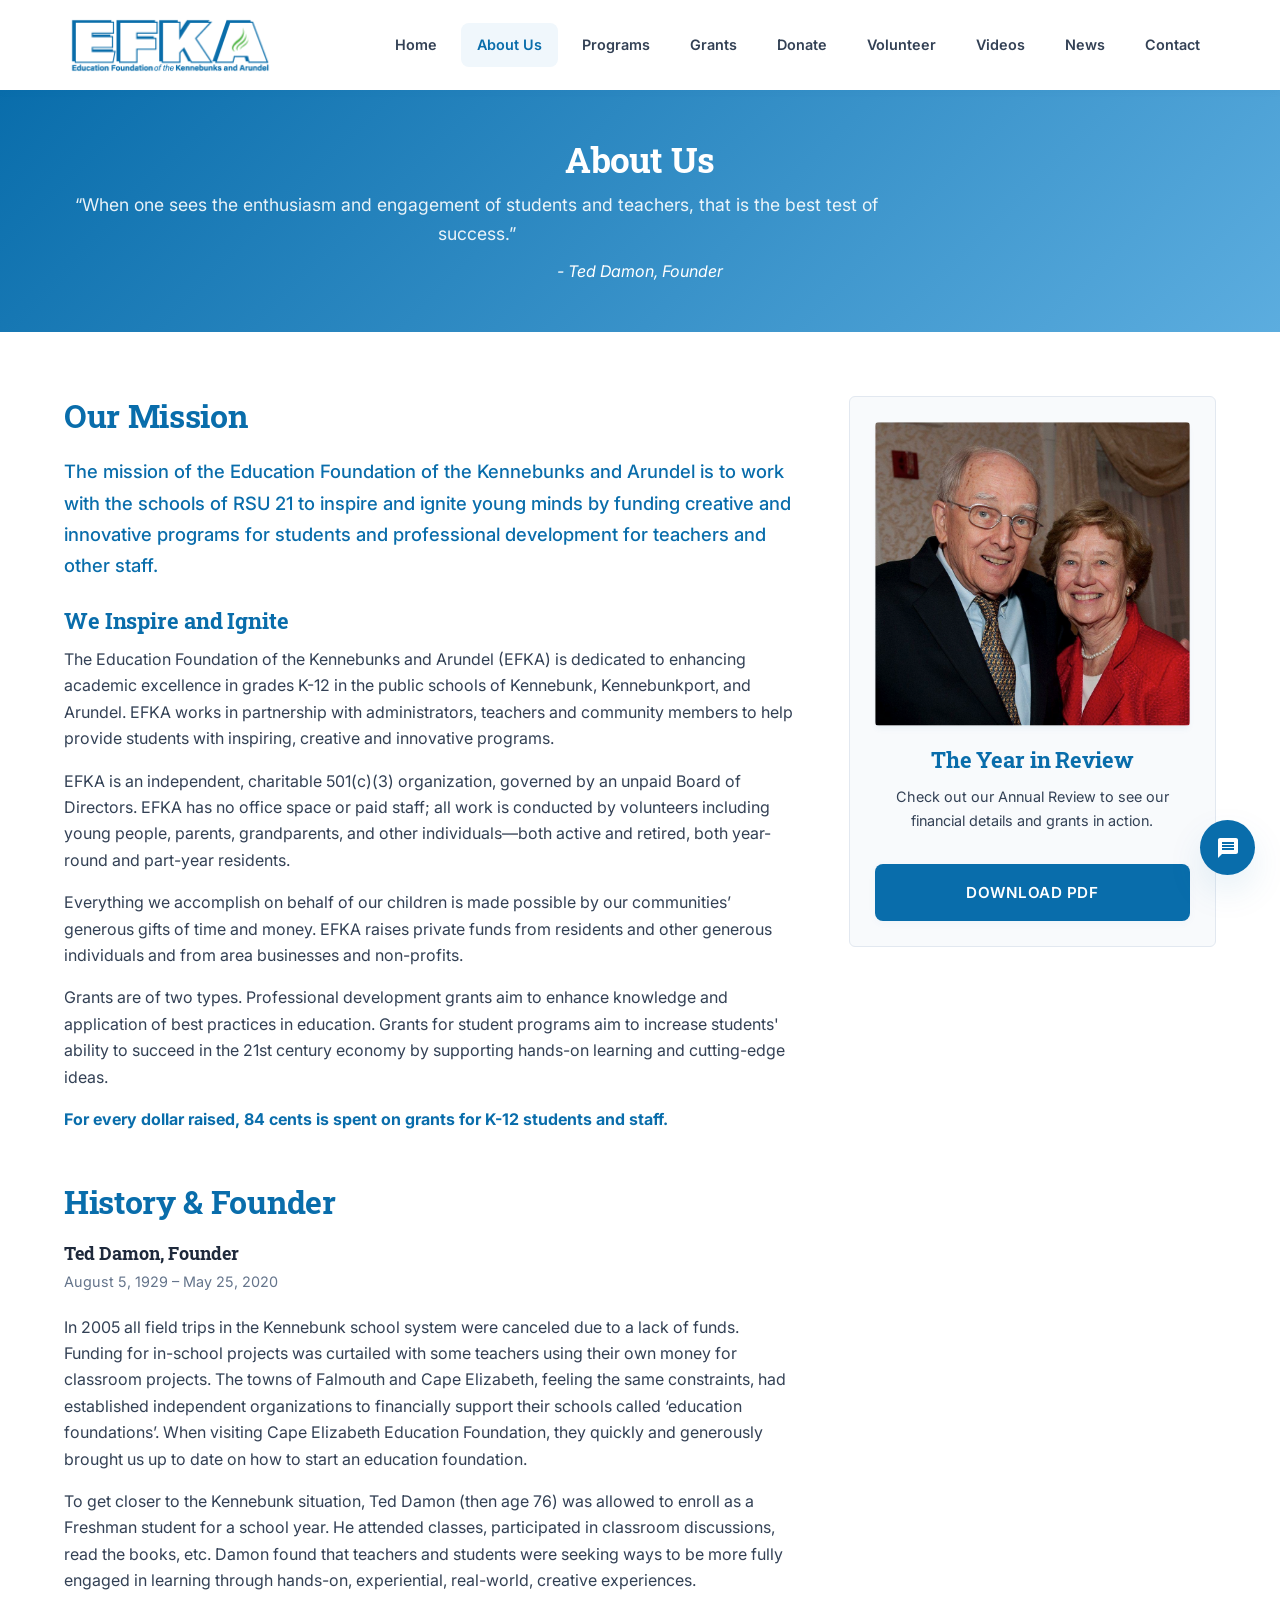
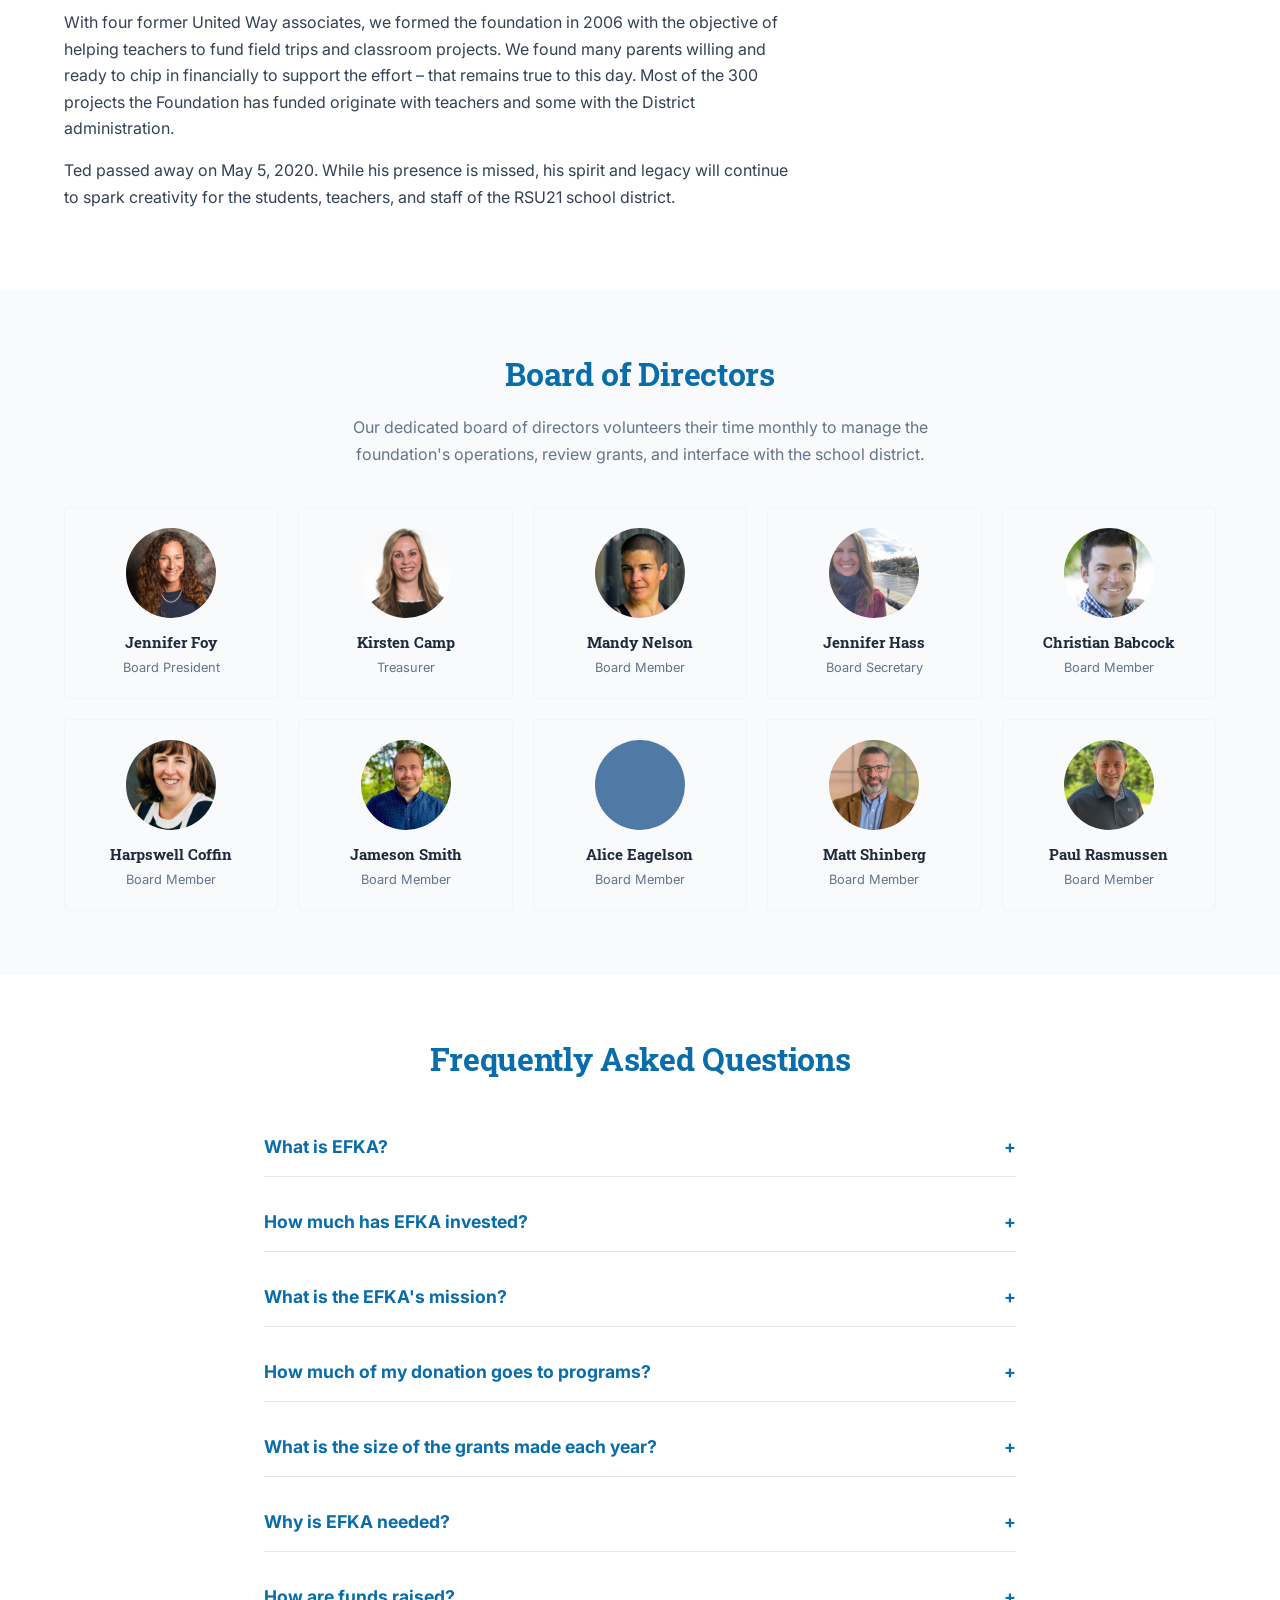
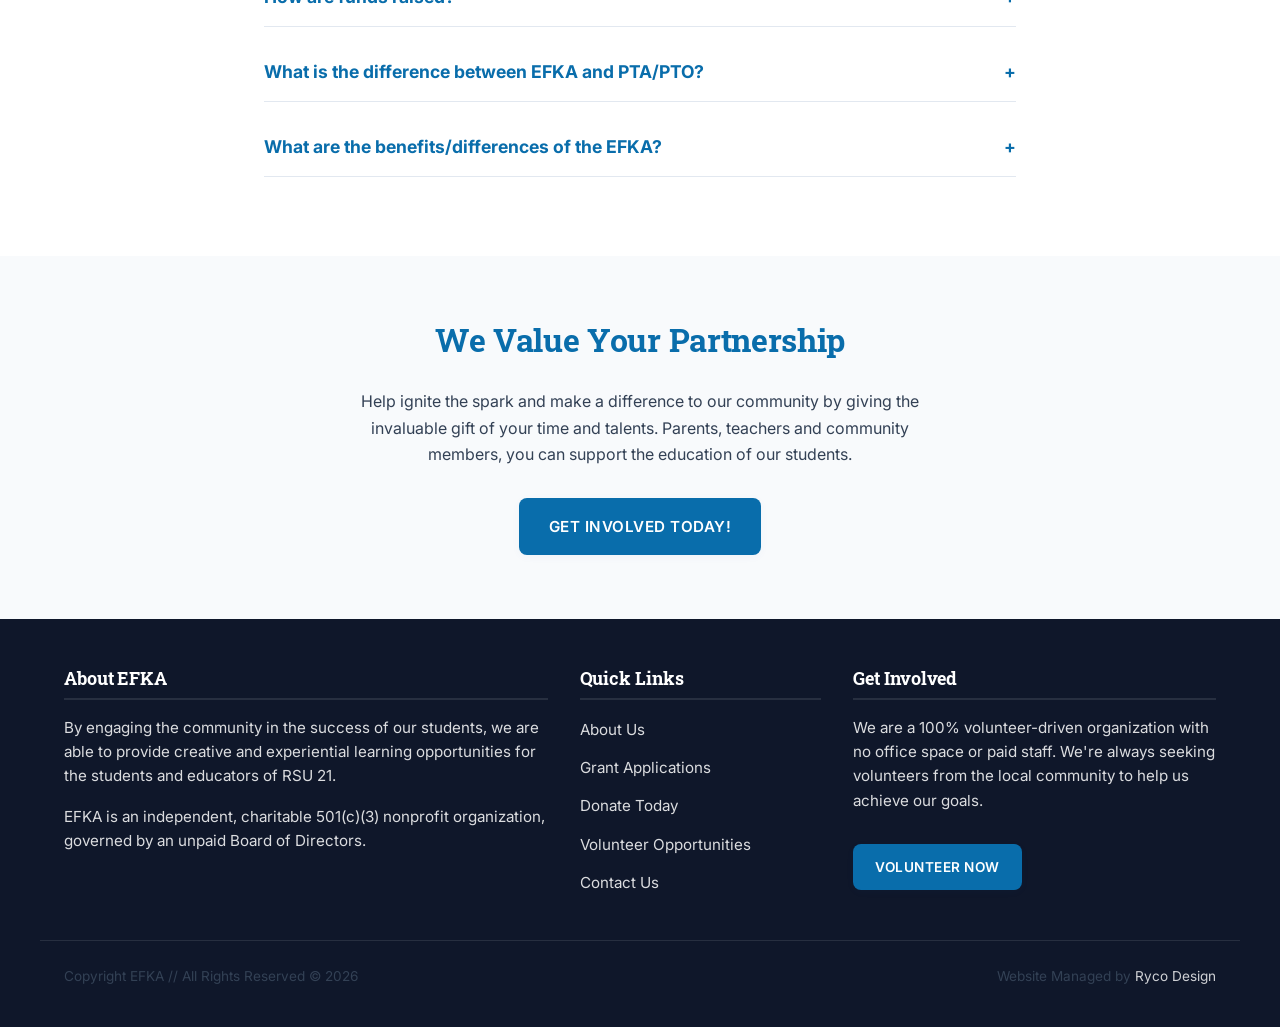
==== about-us.html @ 0d7212f7 "refactor: improve website accessibility by adding ARIA attributes, semantic landmarks, and skip link" ====
<!DOCTYPE html>
<html lang="en">
<head>
    <meta charset="UTF-8">
    <meta name="viewport" content="width=device-width, initial-scale=1.0">
    <title>About Us - Education Foundation KA</title>
    <meta name="description" content="Learn about the mission, history, and board of directors of the Education Foundation of the Kennebunks and Arundel.">
    <link rel="stylesheet" href="css/style.css">
    <link rel="icon" type="image/png" href="assets/images/fav.png">
</head>
<body>

<a href="#main-content" class="skip-link">Skip to main content</a>

<header class="site-header">
    <div class="container header-container">
        <div class="logo">
            <a href="index.html">
                <img src="assets/images/efka_logo_web.png" alt="Education Foundation of the Kennebunks and Arundel">
            </a>
        </div>
        <button class="mobile-nav-toggle" aria-label="Toggle navigation" aria-expanded="false">
            <span></span>
            <span></span>
            <span></span>
        </button>
        <nav class="nav-container" aria-label="Main Navigation">
            <ul class="main-menu">
                <li class="menu-item"><a href="index.html">Home</a></li>
                <li class="menu-item active"><a href="about-us.html">About Us</a></li>
                <li class="menu-item"><a href="index.html#programs">Programs</a></li>
                <li class="menu-item ">
                    <a href="index.html#grants">Grants</a>
                    <div class="dropdown-menu">
                        <a href="grant-applications.html">Grant Applications</a>
                        <a href="proposal-form.html">Proposal Form</a>
                        <a href="micro-grant.html">Micro Grant</a>
                        <a href="reflection-form.html">Reflection Form</a>
                    </div>
                </li>
                <li class="menu-item ">
                    <a href="donate.html">Donate</a>
                    <div class="dropdown-menu">
                        <a href="donate.html">Donate Today</a>
                        <a href="business-partner-program.html">Business Partner Program</a>
                    </div>
                </li>
                <li class="menu-item ">
                    <a href="index.html#volunteer">Volunteer</a>
                    <div class="dropdown-menu">
                        <a href="volunteer.html">Volunteer Opportunities</a>
                    </div>
                </li>
                <li class="menu-item "><a href="videos.html">Videos</a></li>
                <li class="menu-item "><a href="news.html">News</a></li>
                <li class="menu-item"><a href="index.html#contact">Contact</a></li>
            </ul>
        </nav>
    </div>
</header>

<main id="main-content">

<section class="page-intro">
    <div class="container text-center">
        <h1>About Us</h1>
        <p>“When one sees the enthusiasm and engagement of students and teachers, that is the best test of success.”</p>
        <span style="font-style: italic; display: block; margin-top: 10px;">- Ted Damon, Founder</span>
    </div>
</section>

<section class="section-padding">
    <div class="container">
        <div class="about-sections-grid">
            <div>
                <h2>Our Mission</h2>
                <p style="font-size: 1.15rem; line-height: 1.7; color: var(--primary); font-weight: 500; margin-bottom: 25px;">
                    The mission of the Education Foundation of the Kennebunks and Arundel is to work with the schools of RSU 21 to inspire and ignite young minds by funding creative and innovative programs for students and professional development for teachers and other staff.
                </p>
                
                <h3>We Inspire and Ignite</h3>
                <p>The Education Foundation of the Kennebunks and Arundel (EFKA) is dedicated to enhancing academic excellence in grades K-12 in the public schools of Kennebunk, Kennebunkport, and Arundel. EFKA works in partnership with administrators, teachers and community members to help provide students with inspiring, creative and innovative programs.</p>
                <p>EFKA is an independent, charitable 501(c)(3) organization, governed by an unpaid Board of Directors. EFKA has no office space or paid staff; all work is conducted by volunteers including young people, parents, grandparents, and other individuals—both active and retired, both year-round and part-year residents.</p>
                <p>Everything we accomplish on behalf of our children is made possible by our communities’ generous gifts of time and money. EFKA raises private funds from residents and other generous individuals and from area businesses and non-profits.</p>
                <p>Grants are of two types. Professional development grants aim to enhance knowledge and application of best practices in education. Grants for student programs aim to increase students' ability to succeed in the 21st century economy by supporting hands-on learning and cutting-edge ideas.</p>
                <p style="font-weight: bold; color: var(--primary);">For every dollar raised, 84 cents is spent on grants for K-12 students and staff.</p>

                <h2 style="margin-top: 50px;">History & Founder</h2>
                <h4 style="margin-bottom: 5px; color: var(--text-dark);">Ted Damon, Founder</h4>
                <p class="text-muted" style="font-size: 0.9rem; margin-bottom: 20px;">August 5, 1929 – May 25, 2020</p>
                
                <p>In 2005 all field trips in the Kennebunk school system were canceled due to a lack of funds. Funding for in-school projects was curtailed with some teachers using their own money for classroom projects. The towns of Falmouth and Cape Elizabeth, feeling the same constraints, had established independent organizations to financially support their schools called ‘education foundations’. When visiting Cape Elizabeth Education Foundation, they quickly and generously brought us up to date on how to start an education foundation.</p>
                <p>To get closer to the Kennebunk situation, Ted Damon (then age 76) was allowed to enroll as a Freshman student for a school year. He attended classes, participated in classroom discussions, read the books, etc. Damon found that teachers and students were seeking ways to be more fully engaged in learning through hands-on, experiential, real-world, creative experiences.</p>
                <p>With four former United Way associates, we formed the foundation in 2006 with the objective of helping teachers to fund field trips and classroom projects. We found many parents willing and ready to chip in financially to support the effort – that remains true to this day. Most of the 300 projects the Foundation has funded originate with teachers and some with the District administration.</p>
                <p>Ted passed away on May 5, 2020. While his presence is missed, his spirit and legacy will continue to spark creativity for the students, teachers, and staff of the RSU21 school district.</p>
            </div>
            
            <div>
                <div style="background-color: var(--bg-light); border: 1px solid var(--border-color); padding: 25px; border-radius: 6px; margin-bottom: 30px; text-align: center;">
                    <img src="assets/images/history.png" alt="EFKA History" style="border-radius: 4px; box-shadow: var(--shadow-subtle); margin-bottom: 20px; width: 100%;">
                    <h3>The Year in Review</h3>
                    <p style="font-size: 0.9rem; margin-top: 10px;">Check out our Annual Review to see our financial details and grants in action.</p>
                    <a href="assets/pdf/2019_2020-anual-review.pdf" target="_blank" class="btn btn-primary" style="margin-top: 15px; width: 100%;">Download PDF</a>
                </div>
            </div>
        </div>
    </div>
</section>

<section class="section-padding bg-light">
    <div class="container">
        <h2 class="text-center">Board of Directors</h2>
        <p class="text-center text-muted" style="max-width: 600px; margin: 0 auto 40px auto;">Our dedicated board of directors volunteers their time monthly to manage the foundation's operations, review grants, and interface with the school district.</p>
        <div class="board-grid">
            <div class="board-member">
                <img src="assets/images/board/jennifer-foy.jpg" alt="Jennifer Foy">
                <h4>Jennifer Foy</h4>
                <p>Board President</p>
            </div>
            <div class="board-member">
                <img src="assets/images/board/kirsten-camp.jpg" alt="Kirsten Camp">
                <h4>Kirsten Camp</h4>
                <p>Treasurer</p>
            </div>
            <div class="board-member">
                <img src="assets/images/board/mandy-nelson.jpg" alt="Mandy Nelson">
                <h4>Mandy Nelson</h4>
                <p>Board Member</p>
            </div>
            <div class="board-member">
                <img src="assets/images/board/jennifer-hass.jpeg" alt="Jennifer Hass">
                <h4>Jennifer Hass</h4>
                <p>Board Secretary</p>
            </div>
            <div class="board-member">
                <img src="assets/images/board/christian-babcock.png" alt="Christian Babcock">
                <h4>Christian Babcock</h4>
                <p>Board Member</p>
            </div>
            <div class="board-member">
                <img src="assets/images/board/harpswell-coffin.jpg" alt="Harpswell Coffin">
                <h4>Harpswell Coffin</h4>
                <p>Board Member</p>
            </div>
            <div class="board-member">
                <img src="assets/images/board/jameson-smith.jpg" alt="Jameson Smith">
                <h4>Jameson Smith</h4>
                <p>Board Member</p>
            </div>
            <div class="board-member">
                <img src="assets/images/board/alice-eagelson.png" alt="Alice Eagelson">
                <h4>Alice Eagelson</h4>
                <p>Board Member</p>
            </div>
            <div class="board-member">
                <img src="assets/images/board/matt-shinberg.png" alt="Matt Shinberg">
                <h4>Matt Shinberg</h4>
                <p>Board Member</p>
            </div>
            <div class="board-member">
                <img src="assets/images/board/paul-rasmussen.png" alt="Paul Rasmussen">
                <h4>Paul Rasmussen</h4>
                <p>Board Member</p>
            </div>
        </div>
    </div>
</section>

<section class="section-padding">
    <div class="container" style="max-width: 800px;">
        <h2 class="text-center">Frequently Asked Questions</h2>
        <div class="faq-accordion">
            <div class="faq-item">
                <div class="faq-question">What is EFKA? <span>+</span></div>
                <div class="faq-answer">
                    <p>The Education Foundation of the Kennebunks and Arundel— EFKA— is an independent, non-profit, 501(c)(3) tax-exempt organization founded in 2006 to enrich the public schools in the Kennebunks and Arundel. The Foundation helps foster innovation, creativity, and academic excellence by channeling private funds into areas that fall outside the school budget.</p>
                </div>
            </div>
            <div class="faq-item">
                <div class="faq-question">How much has EFKA invested? <span>+</span></div>
                <div class="faq-answer">
                    <p>Since June 2006 the Foundation has invested more than $1,000,000 in the six schools of Kennebunk, Kennebunkport and Arundel. Grant funds were provided for student enrichment and professional development.</p>
                </div>
            </div>
            <div class="faq-item">
                <div class="faq-question">What is the EFKA's mission? <span>+</span></div>
                <div class="faq-answer">
                    <p>The EFKA’s mission is to enhance educational excellence. The Board continues to focus funding on creative and innovative programs for students K-12.</p>
                </div>
            </div>
            <div class="faq-item">
                <div class="faq-question">How much of my donation goes to programs? <span>+</span></div>
                <div class="faq-answer">
                    <p>86% of Foundation funds go directly to grants for educational programs and professional development. We remain committed to directing the maximum amount of our funds to programs. We have no paid staff or office space. (Note: On average, 84-86% of raised funds are directly spent on student and staff grants).</p>
                </div>
            </div>
            <div class="faq-item">
                <div class="faq-question">What is the size of the grants made each year? <span>+</span></div>
                <div class="faq-answer">
                    <p>The Foundation makes total grants of $80,000 to $100,000 each year.</p>
                </div>
            </div>
            <div class="faq-item">
                <div class="faq-question">Why is EFKA needed? <span>+</span></div>
                <div class="faq-answer">
                    <p>Shrinking federal and state funding over the last fifteen years has posed significant challenges to public education, severely limiting the opportunities to fund innovative and creative programs.</p>
                </div>
            </div>
            <div class="faq-item">
                <div class="faq-question">How are funds raised? <span>+</span></div>
                <div class="faq-answer">
                    <p>Funds are raised from generous individuals, business sponsors, private foundations, and community members by direct appeals and through community-wide educational and social events.</p>
                </div>
            </div>
            <div class="faq-item">
                <div class="faq-question">What is the difference between EFKA and PTA/PTO? <span>+</span></div>
                <div class="faq-answer">
                    <p>The differences are as follows:</p>
                    <ul style="list-style-type: disc; margin-left: 20px; margin-top: 10px;">
                        <li style="margin-bottom: 8px;">The EFKA’s mission is focused on programs that strengthen educational excellence, and requests for EFKA grants are assessed against established criteria. The PTAs’/PTOs’ broader mandates enable them to fund not only academic programs but also important non-academic items such as playground structures.</li>
                        <li style="margin-bottom: 8px;">The EFKA serves all six RSU#21 schools, whereas the schools are served by four separate PTAs/PTOs.</li>
                        <li style="margin-bottom: 8px;">The EFKA raises funds from individual donors, businesses and foundations. The PTAs/PTOs raise funds through membership dues and through social events designed to increase parent involvement in the public schools.</li>
                    </ul>
                </div>
            </div>
            <div class="faq-item">
                <div class="faq-question">What are the benefits/differences of the EFKA? <span>+</span></div>
                <div class="faq-answer">
                    <ul style="list-style-type: disc; margin-left: 20px;">
                        <li style="margin-bottom: 8px;">Brings new ideas, pilot programs, people, and opportunities into the schools.</li>
                        <li style="margin-bottom: 8px;">Funds enrichment programs for students that engage, challenge, inspire, and prepare them for the 21st century.</li>
                        <li style="margin-bottom: 8px;">Funds professional development for RSU#21 staff.</li>
                        <li style="margin-bottom: 8px;">Builds community awareness of accomplishments occurring in the schools.</li>
                        <li style="margin-bottom: 8px;">Supports innovative ideas by providing feedback, encouragement, networking assistance, and financial support to individuals submitting proposals.</li>
                        <li style="margin-bottom: 8px;">Combines the ability to work within the school system with the capacity to raise public monies.</li>
                    </ul>
                </div>
            </div>
        </div>
    </div>
</section>

<section class="section-padding bg-light" style="text-align: center;">
    <div class="container">
        <h2>We Value Your Partnership</h2>
        <p style="max-width: 600px; margin: 20px auto 30px auto;">Help ignite the spark and make a difference to our community by giving the invaluable gift of your time and talents. Parents, teachers and community members, you can support the education of our students.</p>
        <a href="volunteer.html" class="btn btn-primary">Get Involved Today!</a>
    </div>
</section>

</main>

<footer class="site-footer" id="contact">
    <div class="container footer-grid">
        <div class="footer-widget">
            <h3>About EFKA</h3>
            <p>By engaging the community in the success of our students, we are able to provide creative and experiential learning opportunities for the students and educators of RSU 21.</p>
            <p style="margin-top: 15px;">EFKA is an independent, charitable 501(c)(3) nonprofit organization, governed by an unpaid Board of Directors.</p>
        </div>
        <div class="footer-widget">
            <h3>Quick Links</h3>
            <ul class="footer-links">
                <li><a href="about-us.html">About Us</a></li>
                <li><a href="grant-applications.html">Grant Applications</a></li>
                <li><a href="donate.html">Donate Today</a></li>
                <li><a href="volunteer.html">Volunteer Opportunities</a></li>
                <li><a href="contact-us.html">Contact Us</a></li>
            </ul>
        </div>
        <div class="footer-widget">
            <h3>Get Involved</h3>
            <p>We are a 100% volunteer-driven organization with no office space or paid staff. We're always seeking volunteers from the local community to help us achieve our goals.</p>
            <a href="volunteer.html" class="btn btn-primary" style="margin-top: 15px; font-size: 0.85rem; padding: 10px 20px;">Volunteer Now</a>
        </div>
    </div>
    <div class="container footer-bottom">
        <p>Copyright EFKA // All Rights Reserved &copy; 2026</p>
        <p>Website Managed by <a href="https://www.rycodesign.com" target="_blank" rel="noopener">Ryco Design</a></p>
    </div>
</footer>

<!-- Quick Contact Sliding Drawer Widget -->
<div class="quick-contact-container">
    <button class="quick-contact-trigger" aria-label="Toggle Quick Contact" aria-haspopup="dialog" aria-expanded="false">
        <svg class="message-icon" viewBox="0 0 24 24"><path d="M20 2H4c-1.1 0-1.99.9-1.99 2L2 22l4-4h14c1.1 0 2-.9 2-2V4c0-1.1-.9-2-2-2zm-2 12H6v-2h12v2zm0-3H6V9h12v2zm0-3H6V6h12v2z"/></svg>
        <svg class="close-icon" viewBox="0 0 24 24"><path d="M19 6.41L17.59 5 12 10.59 6.41 5 5 6.41 10.59 12 5 17.59 6.41 19 12 13.41 17.59 19 19 17.59 13.41 12z"/></svg>
    </button>
    <div class="quick-contact-drawer" role="dialog" aria-label="Quick Contact Form">
        <h3>Quick Contact</h3>
        <p>Send us an email and we'll get back to you asap.</p>
        <form id="quick-contact-form" class="interactive-form">
            <div class="form-group">
                <input type="text" name="qc_name" placeholder="Name" aria-label="Your Name" required>
            </div>
            <div class="form-group">
                <input type="email" name="qc_email" placeholder="Email" aria-label="Your Email Address" required>
            </div>
            <div class="form-group">
                <textarea name="qc_message" placeholder="Message" aria-label="Your Message" required></textarea>
            </div>
            <div class="checkbox-group">
                <input type="checkbox" id="qc_gdpr" name="qc_gdpr" required>
                <label for="qc_gdpr">I consent to Education Foundation KA collecting my details through this form.</label>
            </div>
            <button type="submit" class="btn btn-accent">Send Message</button>
        </form>
    </div>
</div>
<script src="js/script.js"></script>
</body>
</html>
---- css/style.css ----
/* 
   EFKA - Education Foundation of the Kennebunks and Arundel
   Shared Brand Stylesheet
*/

@import url('https://fonts.googleapis.com/css2?family=Inter:wght@300;400;500;600;700;800&family=Roboto+Slab:wght@300;400;500;700&display=swap');

:root {
    --primary: #096dab;
    --primary-rgb: 9, 109, 171;
    --primary-light: #5caddf;
    --primary-light-rgb: 92, 173, 223;
    --accent: #54b649;
    --accent-rgb: 84, 182, 73;
    
    --bg-white: #ffffff;
    --bg-light: #f8fafc;
    --bg-dark: #0f172a;
    
    --text-dark: #1e293b;
    --text-light: #ffffff;
    --text-muted: #64748b;
    
    --border-color: #e2e8f0;
    --border-color-light: #f1f5f9;
    
    --font-sans: 'Inter', system-ui, -apple-system, BlinkMacSystemFont, "Segoe UI", Roboto, sans-serif;
    --font-serif: 'Roboto Slab', Georgia, serif;
    --transition-smooth: all 0.3s cubic-bezier(0.4, 0, 0.2, 1);
    --shadow-subtle: 0 4px 6px -1px rgba(9, 109, 171, 0.05), 0 2px 4px -1px rgba(9, 109, 171, 0.025);
    --shadow-medium: 0 10px 15px -3px rgba(9, 109, 171, 0.08), 0 4px 6px -2px rgba(9, 109, 171, 0.04);
    --shadow-hover: 0 20px 25px -5px rgba(9, 109, 171, 0.12), 0 10px 10px -5px rgba(9, 109, 171, 0.06);
    
    --header-height: 90px;
    --header-sticky-height: 80px;

    /* New design system tokens */
    --color-bg: #ffffff;
    --color-surface: #ffffff;
    --color-text: #1e293b;
    --color-text-charcoal: #334155;
    --color-muted: #64748b;
    --color-primary: #096dab;
    --color-primary-hover: #075687;
    --color-accent: #54b649;
    --color-accent-hover: #459a3c;
    --color-tint-blue: #f0f7fc;
    --color-tint-gray: #f8fafc;
    --color-tint-cream: #fdfbf7;
    --radius-md: 8px;
    --radius-lg: 16px;
    --shadow-sm: 0 2px 8px rgba(9, 109, 171, 0.04);
    --shadow-md: 0 8px 24px rgba(9, 109, 171, 0.06);
    --shadow-lg: 0 16px 36px rgba(9, 109, 171, 0.1);
    --space-1: 4px;
    --space-2: 8px;
    --space-3: 12px;
    --space-4: 16px;
    --space-5: 24px;
    --space-6: 32px;
    --space-7: 48px;
    --space-8: 64px;
    --space-9: 96px;
}

/* ==========================================================================
   Base Reset
   ========================================================================== */
*, *::before, *::after {
    box-sizing: border-box;
    margin: 0;
    padding: 0;
}

html {
    scroll-behavior: smooth;
    scroll-padding-top: var(--header-height);
}

body {
    font-family: var(--font-sans);
    font-size: 16px;
    line-height: 1.65;
    color: var(--color-text-charcoal);
    background-color: var(--color-bg);
    overflow-x: hidden;
    -webkit-font-smoothing: antialiased;
    -moz-osx-font-smoothing: grayscale;
}

a {
    color: var(--color-primary);
    text-decoration: none;
    transition: var(--transition-smooth);
}

a:hover {
    color: var(--color-primary-hover);
}

ul, ol {
    list-style: none;
}

img {
    max-width: 100%;
    height: auto;
    display: block;
}

iframe {
    border: none;
}

h1, h2, h3, h4, h5, h6 {
    font-family: var(--font-serif);
    font-weight: 700;
    line-height: 1.25;
    color: var(--color-primary);
    margin-bottom: var(--space-3);
}

h1 { 
    font-size: 48px; 
    letter-spacing: -0.02em;
}

h2 { 
    font-size: 32px; 
    letter-spacing: -0.01em;
    position: relative;
    padding-bottom: var(--space-2);
}

h3 { 
    font-size: 22px; 
    letter-spacing: -0.005em;
}

h4 { 
    font-size: 18px; 
}

p {
    margin-bottom: var(--space-4);
    color: var(--color-text-charcoal);
    max-width: 75ch;
}

/* Skip Link for accessibility */
.skip-link {
    position: absolute;
    top: -100px;
    left: 20px;
    background: var(--color-primary);
    color: white;
    padding: 10px 20px;
    z-index: 9999;
    border-radius: var(--radius-md);
    transition: top 0.2s;
    font-weight: 600;
}

.skip-link:focus {
    top: 20px;
}

/* Screen reader only utility */
.sr-only {
    position: absolute;
    width: 1px;
    height: 1px;
    padding: 0;
    margin: -1px;
    overflow: hidden;
    clip: rect(0, 0, 0, 0);
    white-space: nowrap;
    border: 0;
}

.container {
    max-width: 1200px;
    margin: 0 auto;
    padding: 0 var(--space-5);
    position: relative;
}

.text-center { text-align: center; }
.text-light { color: var(--text-light) !important; }
.text-muted { color: var(--color-muted) !important; }

.section-padding {
    padding: var(--space-8) 0;
}

.bg-light {
    background-color: var(--color-tint-gray);
}

.bg-white {
    background-color: var(--color-bg);
}

.bg-primary {
    background-color: var(--color-primary);
    color: var(--text-light);
}

.bg-accent {
    background-color: var(--color-accent);
    color: var(--text-light);
}

/* Button System */
.btn {
    display: inline-block;
    padding: 14px 28px;
    font-size: 0.95rem;
    font-weight: 600;
    text-transform: uppercase;
    letter-spacing: 0.5px;
    border-radius: var(--radius-md);
    border: 2px solid transparent;
    cursor: pointer;
    transition: var(--transition-smooth);
    text-align: center;
    box-shadow: var(--shadow-sm);
}

.btn:focus-visible {
    outline: 3px solid var(--color-primary);
    outline-offset: 2px;
}

.btn-primary {
    background-color: var(--color-primary);
    color: var(--text-light);
}

.btn-primary:hover {
    background-color: var(--color-primary-hover);
    color: var(--text-light);
    transform: translateY(-2px);
    box-shadow: var(--shadow-md);
}

.btn-accent {
    background-color: var(--color-accent);
    color: var(--text-light);
}

.btn-accent:hover {
    background-color: var(--color-accent-hover);
    color: var(--text-light);
    transform: translateY(-2px);
    box-shadow: var(--shadow-md);
}

.btn-outline-primary {
    background-color: transparent;
    color: var(--color-primary);
    border-color: var(--color-primary);
}

.btn-outline-primary:hover {
    background-color: var(--color-primary);
    color: var(--text-light);
    transform: translateY(-2px);
    box-shadow: var(--shadow-md);
}

.btn-outline-white {
    background-color: transparent;
    color: var(--text-light);
    border-color: var(--text-light);
}

.btn-outline-white:hover {
    background-color: var(--text-light);
    color: var(--color-primary);
    transform: translateY(-2px);
}

/* ==========================================================================
   Header & Navigation
   ========================================================================== */
.site-header {
    background-color: var(--color-bg);
    box-shadow: var(--shadow-sm);
    position: sticky;
    top: 0;
    z-index: 1000;
    transition: var(--transition-smooth);
    width: 100%;
}

.header-container {
    display: flex;
    justify-content: space-between;
    align-items: center;
    max-width: 1200px;
    margin: 0 auto;
    padding: 0 var(--space-5);
    height: var(--header-height);
}

.logo {
    margin: 0;
}

.logo a {
    display: flex;
    align-items: center;
}

.logo img {
    height: 60px;
    width: auto;
    transition: var(--transition-smooth);
}

/* Main Navigation Menu */
.nav-container {
    display: flex;
    align-items: center;
}

.main-menu {
    display: flex;
    align-items: center;
    gap: var(--space-2);
}

.menu-item {
    position: relative;
}

.menu-item > a {
    display: block;
    padding: 10px 16px;
    color: var(--color-text-charcoal);
    font-size: 0.9rem;
    font-weight: 600;
    text-transform: capitalize;
    border-radius: var(--radius-md);
    transition: var(--transition-smooth);
}

.menu-item:hover > a,
.menu-item.active > a {
    color: var(--color-primary);
    background-color: var(--color-tint-blue);
}

/* Dropdowns */
.dropdown-menu {
    position: absolute;
    top: 100%;
    left: 0;
    background-color: var(--color-bg);
    min-width: 240px;
    box-shadow: var(--shadow-lg);
    border-radius: var(--radius-md);
    padding: var(--space-2) 0;
    border: 1px solid var(--border-color);
    opacity: 0;
    visibility: hidden;
    transform: translateY(10px);
    transition: var(--transition-smooth);
    z-index: 1001;
}

.menu-item:hover .dropdown-menu {
    opacity: 1;
    visibility: visible;
    transform: translateY(0);
}

.dropdown-menu a {
    display: block;
    padding: 10px 20px;
    color: var(--color-text-charcoal);
    font-size: 0.85rem;
    font-weight: 500;
    transition: var(--transition-smooth);
}

.dropdown-menu a:hover {
    background-color: var(--color-tint-blue);
    color: var(--color-primary);
    padding-left: 24px;
}

/* Mobile Nav Trigger */
.mobile-nav-toggle {
    display: none;
    background: none;
    border: none;
    cursor: pointer;
    padding: 10px;
    z-index: 1002;
}

.mobile-nav-toggle span {
    display: block;
    width: 25px;
    height: 3px;
    background-color: var(--color-primary);
    margin: 5px 0;
    transition: var(--transition-smooth);
}

.mobile-nav-toggle.active span:nth-child(1) {
    transform: translateY(8px) rotate(45deg);
}

.mobile-nav-toggle.active span:nth-child(2) {
    opacity: 0;
}

.mobile-nav-toggle.active span:nth-child(3) {
    transform: translateY(-8px) rotate(-45deg);
}

/* ==========================================================================
   Hero Section
   ========================================================================== */
.hero {
    position: relative;
    min-height: 600px;
    height: 75vh;
    display: flex;
    align-items: center;
    justify-content: center;
    color: var(--text-light);
    overflow: hidden;
    text-align: center;
}

.hero-video-bg {
    position: absolute;
    top: 50%;
    left: 50%;
    min-width: 100%;
    min-height: 100%;
    width: auto;
    height: auto;
    z-index: 1;
    transform: translate(-50%, -50%);
    object-fit: cover;
}

.hero-overlay {
    position: absolute;
    top: 0;
    left: 0;
    width: 100%;
    height: 100%;
    background: linear-gradient(to bottom, rgba(15, 23, 42, 0.75), rgba(9, 109, 171, 0.7));
    z-index: 2;
}

.hero-content {
    position: relative;
    z-index: 3;
    max-width: 850px;
    padding: var(--space-6) var(--space-5);
}

.hero-content h1 {
    color: var(--text-light);
    font-size: 52px;
    font-weight: 800;
    line-height: 1.15;
    margin-bottom: var(--space-4);
    letter-spacing: -0.02em;
    font-family: var(--font-serif);
}

.hero-content p {
    color: rgba(255, 255, 255, 0.9);
    font-size: 20px;
    line-height: 1.5;
    margin-bottom: var(--space-6);
    text-transform: none; /* mixed sentence case */
    font-family: var(--font-sans);
    max-width: 680px;
    margin-left: auto;
    margin-right: auto;
}

.hero-ctas {
    display: flex;
    gap: var(--space-4);
    justify-content: center;
    flex-wrap: wrap;
}

/* Page Intro/Hero Banner (for subpages) */
.page-intro {
    background: linear-gradient(135deg, var(--color-primary) 0%, var(--primary-light) 100%);
    color: var(--text-light);
    padding: var(--space-7) 0;
    position: relative;
}

.page-intro h1 {
    color: var(--text-light);
    margin-bottom: var(--space-2);
    font-size: 2.2rem;
}

.page-intro p {
    color: rgba(255, 255, 255, 0.9);
    font-size: 1.1rem;
    margin-bottom: 0;
}

/* ==========================================================================
   Home Pillars of Support
   ========================================================================== */
.pillars-grid {
    display: grid;
    grid-template-columns: repeat(3, 1fr);
    gap: var(--space-5);
    position: relative;
    z-index: 10;
}

@media (min-width: 1025px) {
    .pillars-grid .pillar-card:nth-child(4) {
        grid-column: 2;
    }
}

.pillar-card {
    background-color: var(--color-surface);
    padding: var(--space-6) var(--space-5);
    border-radius: var(--radius-lg);
    box-shadow: var(--shadow-sm);
    text-align: center;
    transition: var(--transition-smooth);
    border: 1px solid var(--border-color);
    display: flex;
    flex-direction: column;
    height: 100%;
}

.pillar-card:hover {
    transform: translateY(-6px);
    box-shadow: var(--shadow-lg);
    border-color: var(--color-primary);
}

.pillar-icon {
    font-size: 28px;
    width: 60px;
    height: 60px;
    background-color: var(--color-tint-blue);
    border-radius: 50%;
    display: flex;
    align-items: center;
    justify-content: center;
    margin: 0 auto var(--space-4) auto;
    transition: var(--transition-smooth);
}

.pillar-card:hover .pillar-icon {
    background-color: var(--color-primary);
    color: var(--text-light);
}

.pillar-card h3 {
    font-size: var(--space-4);
    font-weight: 700;
    margin-bottom: var(--space-3);
    font-family: var(--font-serif);
}

.pillar-card p {
    font-size: 0.95rem;
    color: var(--color-muted);
    margin-bottom: 0;
    line-height: 1.5;
}

/* ==========================================================================
   Grants in Action / Image Grids
   ========================================================================== */
.grants-section-header {
    margin-bottom: var(--space-6);
}

.grants-grid {
    display: grid;
    grid-template-columns: repeat(3, 1fr);
    gap: var(--space-6);
}

.grant-item {
    background-color: var(--color-surface);
    border-radius: var(--radius-lg);
    overflow: hidden;
    box-shadow: var(--shadow-sm);
    transition: var(--transition-smooth);
    border: 1px solid var(--border-color);
    display: flex;
    flex-direction: column;
    height: 100%;
}

.grant-item:hover {
    transform: translateY(-6px);
    box-shadow: var(--shadow-lg);
    border-color: var(--color-primary);
}

.grant-img-wrapper {
    position: relative;
    overflow: hidden;
    height: 220px;
}

.grant-img-wrapper img {
    width: 100%;
    height: 100%;
    object-fit: cover;
    transition: var(--transition-smooth);
}

.grant-item:hover .grant-img-wrapper img {
    transform: scale(1.05);
}

.grant-item-content {
    padding: var(--space-5);
    display: flex;
    flex-direction: column;
    flex-grow: 1;
}

.grant-item h3 {
    font-size: 19px;
    font-weight: 700;
    margin-bottom: var(--space-3);
    color: var(--color-primary);
    font-family: var(--font-serif);
}

.grant-item p {
    font-size: 0.95rem;
    color: var(--color-text-charcoal);
    margin-bottom: 0;
    line-height: 1.6;
    flex-grow: 1;
}

/* ==========================================================================
   Testimonial Block
   ========================================================================== */
.testimonials-section {
    position: relative;
    background-image: url('../assets/images/what-people-are-saying.jpg');
    background-size: cover;
    background-position: center;
    background-repeat: no-repeat;
    background-attachment: scroll;
    padding: var(--space-8) 0;
    color: var(--text-light);
    z-index: 1;
}

.testimonials-section::before {
    content: '';
    position: absolute;
    top: 0;
    left: 0;
    width: 100%;
    height: 100%;
    background-color: rgba(15, 23, 42, 0.75);
    z-index: -1;
}

.testimonials-subtitle {
    color: var(--primary-light);
    font-size: 1.1rem;
    font-weight: 600;
    margin-bottom: var(--space-6);
    text-transform: uppercase;
    letter-spacing: 2px;
}

.testimonials-grid {
    display: grid;
    grid-template-columns: repeat(3, 1fr);
    gap: var(--space-6);
}

.testimonial-card {
    background-color: rgba(255, 255, 255, 0.06);
    backdrop-filter: blur(12px);
    -webkit-backdrop-filter: blur(12px);
    border: 1px solid rgba(255, 255, 255, 0.12);
    border-radius: var(--radius-lg);
    padding: var(--space-6) var(--space-5);
    display: flex;
    flex-direction: column;
    justify-content: space-between;
    text-align: left;
    transition: var(--transition-smooth);
    position: relative;
}

.testimonial-card::before {
    content: '“';
    position: absolute;
    top: 15px;
    right: 25px;
    font-size: 80px;
    color: rgba(255, 255, 255, 0.1);
    font-family: Georgia, serif;
    line-height: 1;
}

.testimonial-card:hover {
    transform: translateY(-5px);
    background-color: rgba(255, 255, 255, 0.1);
    border-color: rgba(255, 255, 255, 0.25);
    box-shadow: 0 20px 40px rgba(0, 0, 0, 0.4);
}

.testimonial-quote {
    font-size: 0.95rem;
    font-style: italic;
    line-height: 1.7;
    color: #f1f5f9;
    margin-bottom: var(--space-4);
    position: relative;
    z-index: 2;
}

.testimonial-meta {
    display: flex;
    flex-direction: column;
    border-top: 1px solid rgba(255, 255, 255, 0.15);
    padding-top: var(--space-3);
}

.testimonial-author {
    font-size: 1rem;
    font-weight: 700;
    color: var(--primary-light);
}

.testimonial-company {
    font-size: 0.85rem;
    color: rgba(255, 255, 255, 0.65);
    margin-top: 2px;
}

/* ==========================================================================
   Grids & Content Layouts (FAQ, Board, Forms)
   ========================================================================== */
.about-sections-grid {
    display: grid;
    grid-template-columns: 2fr 1fr;
    gap: 50px;
}

.faq-accordion {
    margin-top: 30px;
}

.faq-item {
    border-bottom: 1px solid var(--border-color);
    margin-bottom: 15px;
}

.faq-question {
    display: flex;
    justify-content: space-between;
    align-items: center;
    padding: 15px 0;
    cursor: pointer;
    font-weight: 700;
    color: var(--primary);
    font-size: 1.1rem;
    user-select: none;
}

.faq-answer {
    padding-bottom: 15px;
    display: none;
}

/* Board of Directors Grid */
.board-grid {
    display: grid;
    grid-template-columns: repeat(5, 1fr);
    gap: 20px;
    margin-top: 40px;
}

.board-member {
    text-align: center;
    background-color: var(--bg-light);
    padding: 20px 10px;
    border-radius: 4px;
    border: 1px solid var(--border-color-light);
}

.board-member img {
    width: 90px;
    height: 90px;
    border-radius: 50%;
    margin: 0 auto 15px auto;
    object-fit: cover;
    background-color: var(--border-color);
}

.board-member h4 {
    font-size: 0.95rem;
    margin-bottom: 5px;
    color: var(--text-dark);
}

.board-member p {
    font-size: 0.8rem;
    color: var(--text-muted);
    margin-bottom: 0;
}

/* Sponsor Grid */
.sponsor-section-title {
    margin: 40px 0 20px 0;
    text-transform: uppercase;
    font-size: 1.1rem;
    letter-spacing: 1px;
    color: var(--primary);
    border-left: 4px solid var(--accent);
    padding-left: 10px;
}

.sponsor-grid {
    display: flex;
    flex-wrap: wrap;
    gap: 30px;
    align-items: center;
    justify-content: center;
    margin-bottom: 50px;
}

.sponsor-logo {
    max-height: 80px;
    max-width: 180px;
    filter: grayscale(100%);
    opacity: 0.7;
    transition: var(--transition-smooth);
}

.sponsor-logo:hover {
    filter: grayscale(0%);
    opacity: 1;
    transform: scale(1.05);
}

.business-tiers-grid {
    display: grid;
    grid-template-columns: repeat(5, 1fr);
    gap: 20px;
}

.tier-card {
    background-color: var(--bg-light);
    border-radius: 6px;
    padding: 25px 15px;
    text-align: center;
    box-shadow: var(--shadow-subtle);
    border: 1px solid var(--border-color);
    transition: var(--transition-smooth);
}

.tier-card:hover {
    transform: translateY(-3px);
    box-shadow: var(--shadow-medium);
}

.tier-card h3 {
    margin-bottom: 10px;
}

.tier-amount {
    font-size: 1.5rem;
    font-weight: 700;
    color: var(--accent);
}

/* Committees Layout */
.committees-grid {
    display: grid;
    grid-template-columns: repeat(3, 1fr);
    gap: 30px;
}

.committee-card {
    background-color: var(--bg-white);
    border: 1px solid var(--border-color);
    border-radius: 6px;
    padding: 25px;
    box-shadow: var(--shadow-subtle);
}

.committee-card h3 {
    font-size: 1.25rem;
}

/* Videos Page Grid */
.videos-grid {
    display: grid;
    grid-template-columns: repeat(2, 1fr);
    gap: 35px;
}

.video-card {
    background-color: var(--bg-white);
    border-radius: 6px;
    overflow: hidden;
    box-shadow: var(--shadow-subtle);
    border: 1px solid var(--border-color-light);
}

.video-container {
    position: relative;
    padding-bottom: 56.25%; /* 16:9 */
    height: 0;
    overflow: hidden;
    background-color: #000;
}

.video-container iframe {
    position: absolute;
    top: 0;
    left: 0;
    width: 100%;
    height: 100%;
}

.video-info {
    padding: 20px;
}

.video-info h3 {
    font-size: 1.15rem;
    margin-bottom: 0;
}

/* ==========================================================================
   Form Styling (Micro-Grant, Reflection, Proposal, Contact)
   ========================================================================== */
.form-container {
    max-width: 900px;
    margin: 0 auto;
    background-color: var(--bg-white);
    padding: 40px;
    border-radius: 8px;
    box-shadow: var(--shadow-medium);
    border: 1px solid var(--border-color-light);
}

.form-info-box {
    background-color: rgba(9, 109, 171, 0.05);
    border-left: 4px solid var(--primary);
    padding: 20px;
    margin-bottom: 30px;
    border-radius: 0 4px 4px 0;
}

.form-info-box p:last-child {
    margin-bottom: 0;
}

.form-section-title {
    font-size: 1.3rem;
    color: var(--primary);
    border-bottom: 2px solid var(--primary-light);
    padding-bottom: 8px;
    margin: 35px 0 20px 0;
}

.form-section-title:first-of-type {
    margin-top: 0;
}

.form-grid {
    display: grid;
    grid-template-columns: repeat(2, 1fr);
    gap: 20px;
}

.form-group {
    margin-bottom: 20px;
}

.form-group.full-width {
    grid-column: span 2;
}

label {
    display: block;
    margin-bottom: 6px;
    font-weight: 500;
    color: var(--text-dark);
    font-size: 0.95rem;
}

.required-star {
    color: #d9534f;
    margin-left: 2px;
}

input[type="text"],
input[type="email"],
input[type="tel"],
input[type="date"],
select,
textarea {
    width: 100%;
    padding: 12px 16px;
    font-family: inherit;
    font-size: 0.95rem;
    color: var(--text-dark);
    background-color: #fdfdfd;
    border: 1px solid #c0d1df;
    border-radius: 4px;
    outline: none;
    transition: var(--transition-smooth);
}

input:focus,
select:focus,
textarea:focus {
    border-color: var(--primary);
    background-color: #ffffff;
    box-shadow: 0 0 0 3px rgba(9, 109, 171, 0.15);
}

textarea {
    resize: vertical;
    min-height: 120px;
}

/* Checkbox specific styles */
.checkbox-group {
    display: flex;
    align-items: flex-start;
    gap: 10px;
    margin-top: 10px;
}

.checkbox-group input[type="checkbox"] {
    margin-top: 5px;
    width: 18px;
    height: 18px;
    cursor: pointer;
}

.checkbox-group label {
    font-size: 0.9rem;
    color: #555;
    cursor: pointer;
    line-height: 1.4;
}

.form-actions {
    display: flex;
    justify-content: flex-end;
    gap: 15px;
    margin-top: 30px;
    border-top: 1px solid var(--border-color-light);
    padding-top: 20px;
}

/* Form success confirmation block */
.form-success-message {
    text-align: center;
    padding: 40px 20px;
}

.success-icon {
    font-size: 4rem;
    color: var(--accent);
    margin-bottom: 20px;
}

/* ==========================================================================
   Footer
   ========================================================================== */
.site-footer {
    background-color: var(--bg-dark);
    color: var(--text-light);
    padding: var(--space-7) 0 var(--space-5) 0;
}

.footer-grid {
    display: grid;
    grid-template-columns: 2fr 1fr 1.5fr;
    gap: var(--space-6);
    margin-bottom: var(--space-6);
}

.footer-widget h3 {
    color: var(--text-light);
    font-size: 1.15rem;
    font-weight: 700;
    margin-bottom: var(--space-4);
    border-bottom: 2px solid rgba(255, 255, 255, 0.1);
    padding-bottom: var(--space-2);
    font-family: var(--font-serif);
}

.footer-widget p {
    color: rgba(255, 255, 255, 0.85);
    font-size: 0.95rem;
    line-height: 1.6;
}

.footer-links li {
    margin-bottom: var(--space-3);
}

.footer-links a {
    color: rgba(255, 255, 255, 0.85);
    font-size: 0.95rem;
    transition: var(--transition-smooth);
}

.footer-links a:hover {
    color: var(--primary-light);
    padding-left: 6px;
}

.footer-bottom {
    border-top: 1px solid rgba(255, 255, 255, 0.1);
    padding-top: var(--space-5);
    display: flex;
    justify-content: space-between;
    align-items: center;
    font-size: 0.85rem;
    color: rgba(255, 255, 255, 0.6);
}

.footer-bottom a {
    color: rgba(255, 255, 255, 0.8);
}

.footer-bottom a:hover {
    color: var(--text-light);
}

/* ==========================================================================
   Quick Contact sliding drawer
   ========================================================================== */
.quick-contact-container {
    position: fixed;
    right: 25px;
    bottom: 25px;
    z-index: 9999;
}

.quick-contact-trigger {
    width: 55px;
    height: 55px;
    border-radius: 50%;
    background-color: var(--color-primary);
    color: var(--text-light);
    border: none;
    box-shadow: var(--shadow-lg);
    cursor: pointer;
    display: flex;
    align-items: center;
    justify-content: center;
    transition: var(--transition-smooth);
}

.quick-contact-trigger:hover {
    background-color: var(--color-primary-hover);
    transform: scale(1.05);
}

.quick-contact-trigger svg {
    width: 24px;
    height: 24px;
    fill: currentColor;
}

.quick-contact-trigger .close-icon {
    display: none;
}

.quick-contact-trigger.active .message-icon {
    display: none;
}

.quick-contact-trigger.active .close-icon {
    display: block;
}

.quick-contact-drawer {
    position: absolute;
    bottom: 70px;
    right: 0;
    width: 340px;
    background-color: var(--color-surface);
    box-shadow: var(--shadow-lg);
    border-radius: var(--radius-lg);
    padding: var(--space-5);
    opacity: 0;
    visibility: hidden;
    transform: translateY(15px) scale(0.95);
    transform-origin: bottom right;
    transition: var(--transition-smooth);
    border: 1px solid var(--border-color);
}

.quick-contact-drawer.open {
    opacity: 1;
    visibility: visible;
    transform: translateY(0) scale(1);
}

.quick-contact-drawer h3 {
    font-size: 1.2rem;
    margin-bottom: var(--space-2);
    color: var(--color-primary);
    font-family: var(--font-serif);
}

.quick-contact-drawer p {
    font-size: 0.9rem;
    color: var(--color-muted);
    margin-bottom: var(--space-4);
    line-height: 1.4;
}

.quick-contact-drawer .form-group {
    margin-bottom: var(--space-3);
}

.quick-contact-drawer input[type="text"],
.quick-contact-drawer input[type="email"],
.quick-contact-drawer textarea {
    padding: 10px 14px;
    font-size: 0.9rem;
    border: 1px solid var(--border-color);
    background-color: var(--color-tint-gray);
    border-radius: var(--radius-md);
}

.quick-contact-drawer textarea {
    min-height: 90px;
}

.quick-contact-drawer .checkbox-group label {
    font-size: 0.75rem;
    color: var(--color-muted);
}

.quick-contact-drawer .checkbox-group input[type="checkbox"] {
    width: 16px;
    height: 16px;
}

.quick-contact-drawer .btn {
    width: 100%;
    padding: 12px;
    font-size: 0.9rem;
    margin-top: var(--space-3);
}

/* ==========================================================================
   Volunteer & Business Partners Blocks
   ========================================================================== */
.volunteer-section {
    position: relative;
    background-image: url('../assets/images/become-a-volunteer.jpg');
    background-size: cover;
    background-position: center;
    background-repeat: no-repeat;
    background-attachment: scroll;
    padding: var(--space-9) 0;
    z-index: 1;
}

.volunteer-section::before {
    content: '';
    position: absolute;
    top: 0;
    left: 0;
    width: 100%;
    height: 100%;
    background-color: rgba(15, 23, 42, 0.7);
    z-index: -1;
}

.volunteer-box {
    max-width: 750px;
    margin: 0 auto;
    padding: var(--space-6) var(--space-5);
    border-radius: var(--radius-lg);
    background-color: rgba(255, 255, 255, 0.08);
    backdrop-filter: blur(12px);
    -webkit-backdrop-filter: blur(12px);
    border: 1px solid rgba(255, 255, 255, 0.15);
    box-shadow: 0 20px 40px rgba(0, 0, 0, 0.3);
}

.section-separator {
    height: var(--space-3);
    background-color: var(--color-tint-gray);
    border-top: 1px solid var(--border-color);
    border-bottom: 1px solid var(--border-color);
    position: relative;
    z-index: 2;
}

.business-partners-section {
    background-color: var(--color-tint-cream);
}

.partners-logos-grid {
    display: grid;
    grid-template-columns: repeat(3, 1fr);
    gap: var(--space-6);
    align-items: center;
    justify-content: center;
    max-width: 900px;
    margin: 0 auto;
}

.partner-logo-item {
    display: flex;
    justify-content: center;
    align-items: center;
    height: 150px;
    padding: var(--space-5);
    background-color: var(--color-surface);
    border: 1px solid var(--border-color);
    border-radius: var(--radius-lg);
    box-shadow: var(--shadow-sm);
    transition: var(--transition-smooth);
}

.partner-logo-item:hover {
    transform: translateY(-4px);
    box-shadow: var(--shadow-md);
    border-color: var(--color-primary);
}

.partner-logo-item img {
    max-height: 100%;
    max-width: 100%;
    object-fit: contain;
}

/* ==========================================================================
   Responsive Breakpoints
   ========================================================================== */
@media (max-width: 1024px) {
    .pillars-grid {
        grid-template-columns: repeat(2, 1fr);
    }
    
    .grants-grid {
        grid-template-columns: repeat(2, 1fr);
    }
    
    .testimonials-grid {
        grid-template-columns: repeat(2, 1fr);
    }
    
    .testimonials-grid .testimonial-card:nth-child(3) {
        grid-column: span 2;
    }
    
    .about-sections-grid {
        grid-template-columns: 1fr;
        gap: var(--space-6);
    }
    
    .board-grid {
        grid-template-columns: repeat(3, 1fr);
    }
    
    .business-tiers-grid {
        grid-template-columns: repeat(3, 1fr);
    }
    
    .committees-grid {
        grid-template-columns: repeat(2, 1fr);
    }
}

@media (max-width: 768px) {
    :root {
        --header-height: 80px;
    }
    
    h1 { font-size: 34px; }
    h2 { font-size: 26px; }
    h3 { font-size: 20px; }
    
    .header-container {
        padding: 0 var(--space-4);
    }
    
    .logo img {
        height: 50px;
    }
    
    /* Navigation on mobile */
    .mobile-nav-toggle {
        display: block;
    }
    
    .nav-container {
        position: absolute;
        top: 100%;
        left: 0;
        width: 100%;
        background-color: var(--color-bg);
        border-top: 1px solid var(--border-color);
        box-shadow: var(--shadow-md);
        max-height: 0;
        overflow: hidden;
        transition: max-height 0.3s ease-in-out;
        z-index: 999;
    }
    
    .nav-container.open {
        max-height: 80vh;
        overflow-y: auto;
    }
    
    .main-menu {
        flex-direction: column;
        align-items: stretch;
        gap: 0;
        padding: var(--space-3) 0;
    }
    
    .menu-item > a {
        padding: var(--space-4) var(--space-5);
        border-radius: 0;
        border-bottom: 1px solid var(--border-color-light);
    }
    
    .menu-item:hover > a {
        background-color: var(--color-tint-blue);
    }
    
    /* Dropdowns in Mobile nav */
    .dropdown-menu {
        position: static;
        opacity: 1;
        visibility: visible;
        display: none; /* Controlled by JS trigger */
        box-shadow: none;
        transform: none;
        border: none;
        border-radius: 0;
        background-color: var(--color-tint-gray);
        padding-left: var(--space-5);
    }
    
    .menu-item.active-submenu .dropdown-menu {
        display: block;
    }
    
    /* Hero */
    .hero {
        min-height: 500px;
        height: 60vh;
    }
    
    .hero-content h1 {
        font-size: 36px;
    }
    
    .hero-content p {
        font-size: 16px;
    }
    
    /* Grids to 1 col on mobile */
    .pillars-grid {
        grid-template-columns: 1fr;
    }
    
    .pillars-grid .pillar-card:nth-child(4) {
        grid-column: auto;
    }
    
    .grants-grid {
        grid-template-columns: 1fr;
    }
    
    .testimonials-grid {
        grid-template-columns: 1fr;
    }
    
    .testimonials-grid .testimonial-card:nth-child(3) {
        grid-column: auto;
    }
    
    /* Footer */
    .footer-grid {
        grid-template-columns: 1fr;
        gap: var(--space-5);
    }
    
    .footer-bottom {
        flex-direction: column;
        text-align: center;
        gap: var(--space-3);
    }
    
    .volunteer-section {
        padding: var(--space-7) 0;
    }
    
    .volunteer-box {
        padding: var(--space-5) var(--space-4);
    }
    
    .partners-logos-grid {
        grid-template-columns: 1fr;
        gap: var(--space-4);
    }
    
    .partner-logo-item {
        height: 120px;
        padding: var(--space-4);
    }
}

@media (max-width: 480px) {
    .board-grid {
        grid-template-columns: repeat(2, 1fr);
    }
    
    .business-tiers-grid {
        grid-template-columns: 1fr;
    }
    
    .committees-grid {
        grid-template-columns: 1fr;
    }
    
    .form-container {
        padding: var(--space-4) var(--space-3);
    }
}

/* Custom aspect ratio height overrides for background blocks on desktop */
@media (min-width: 1025px) {
    .testimonials-section {
        aspect-ratio: 2048 / 1359;
        display: flex;
        align-items: center;
        justify-content: center;
        padding: 0;
    }
    .testimonials-section .container {
        width: 100%;
    }
    
    .volunteer-section {
        aspect-ratio: 1755 / 1167;
        display: flex;
        align-items: center;
        justify-content: center;
        padding: 0;
    }
    .volunteer-section .container {
        width: 100%;
    }
}
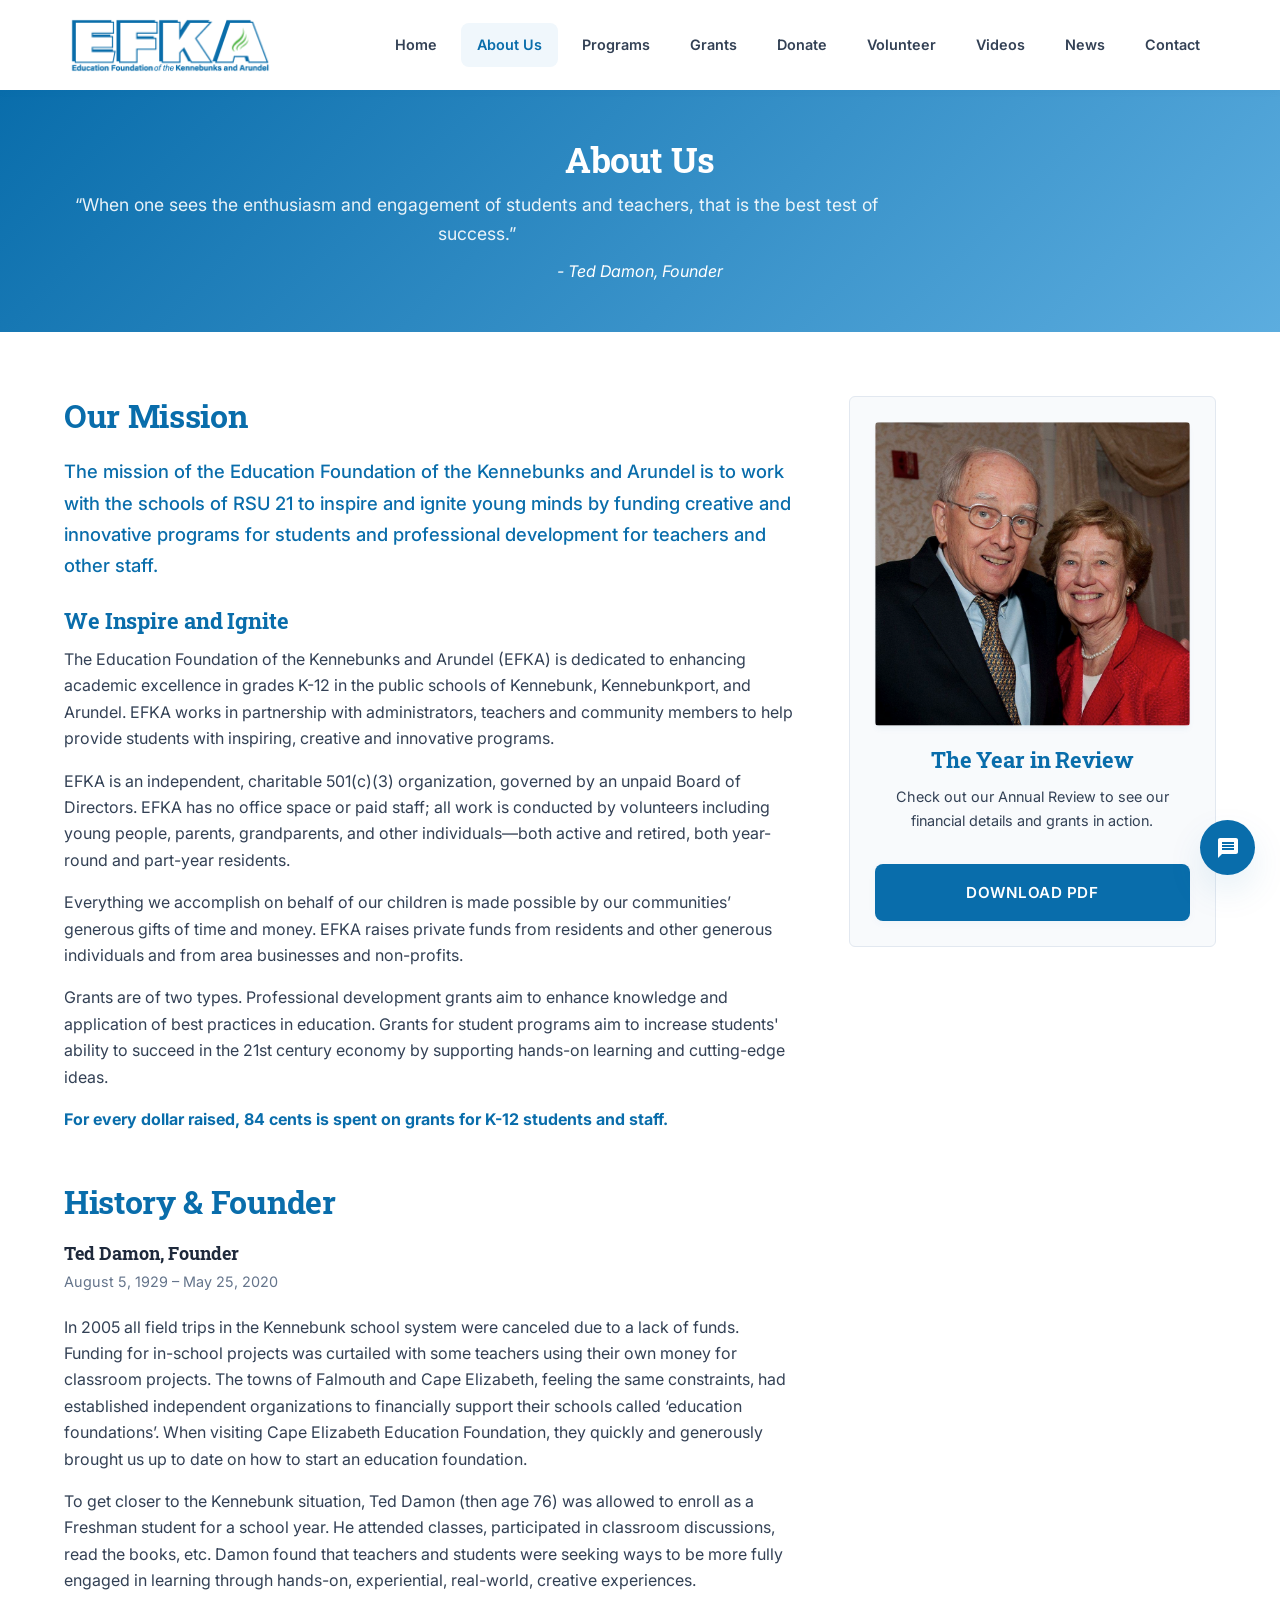
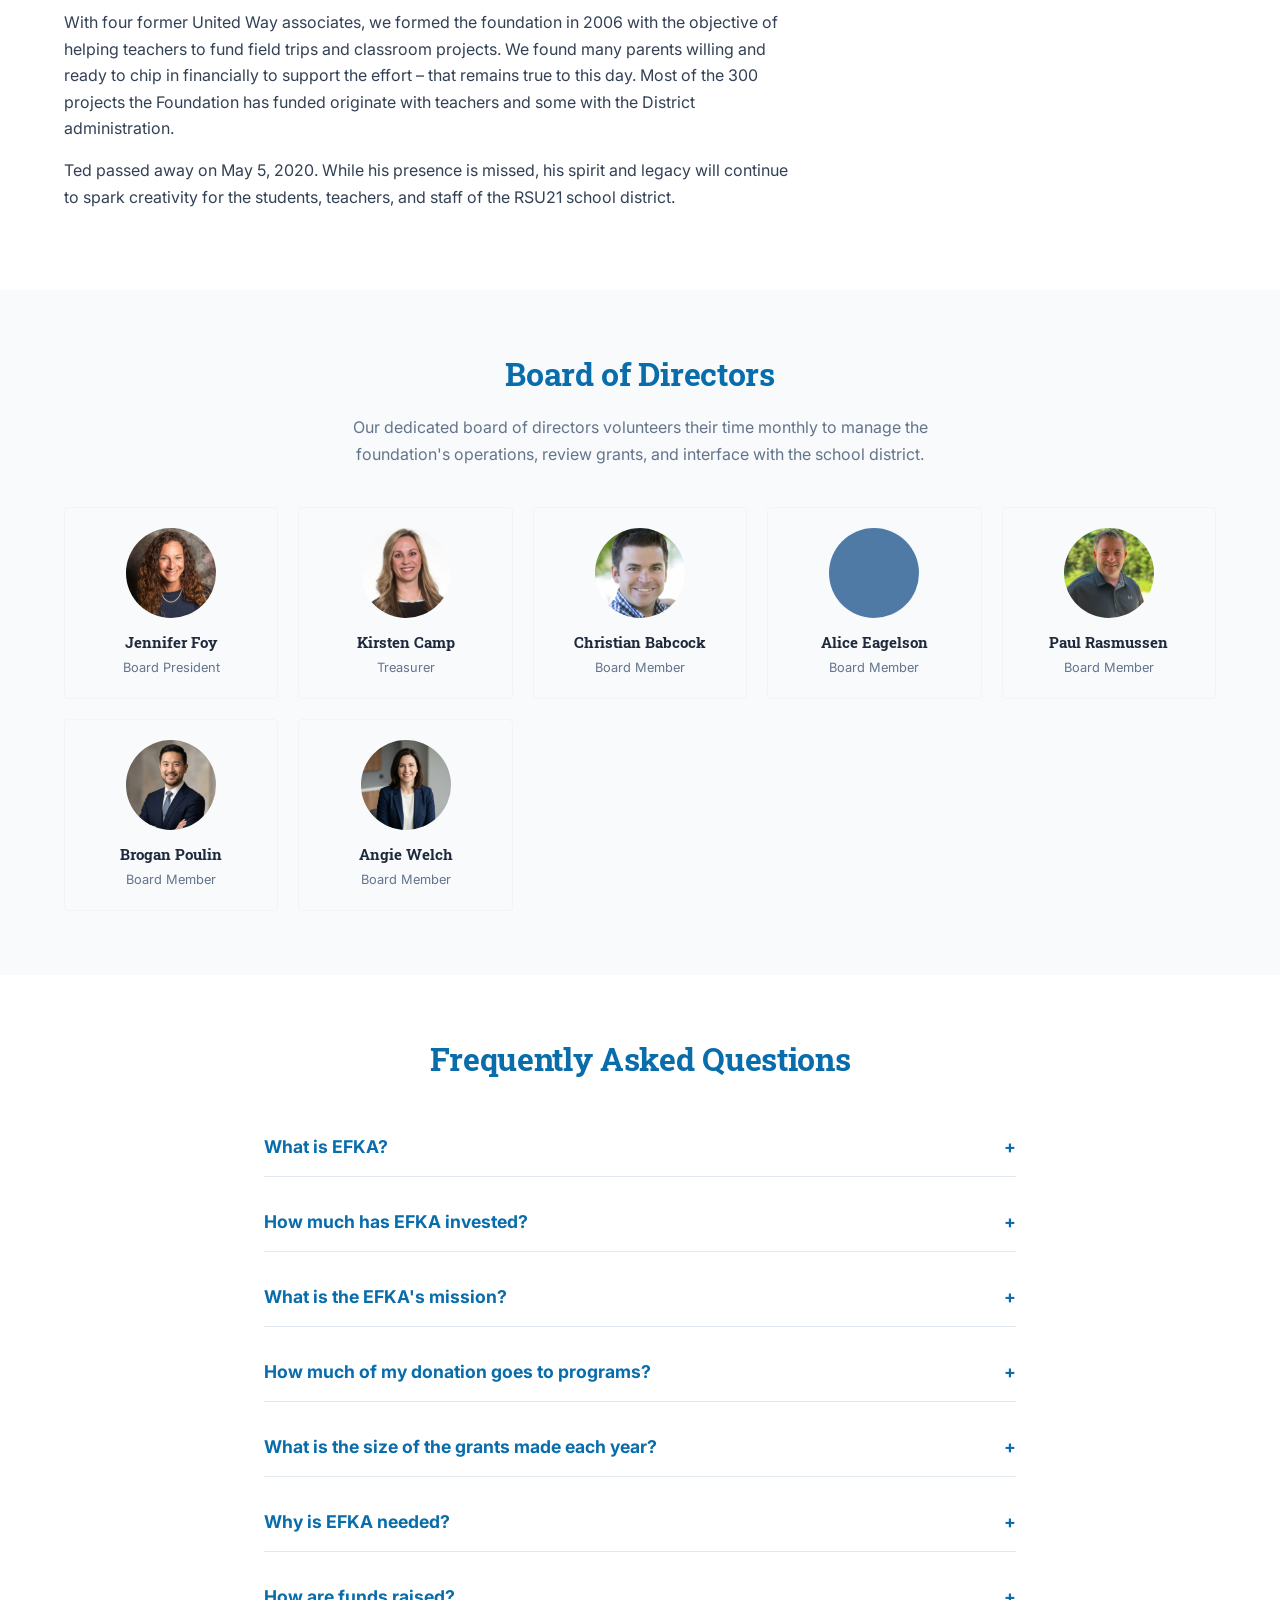
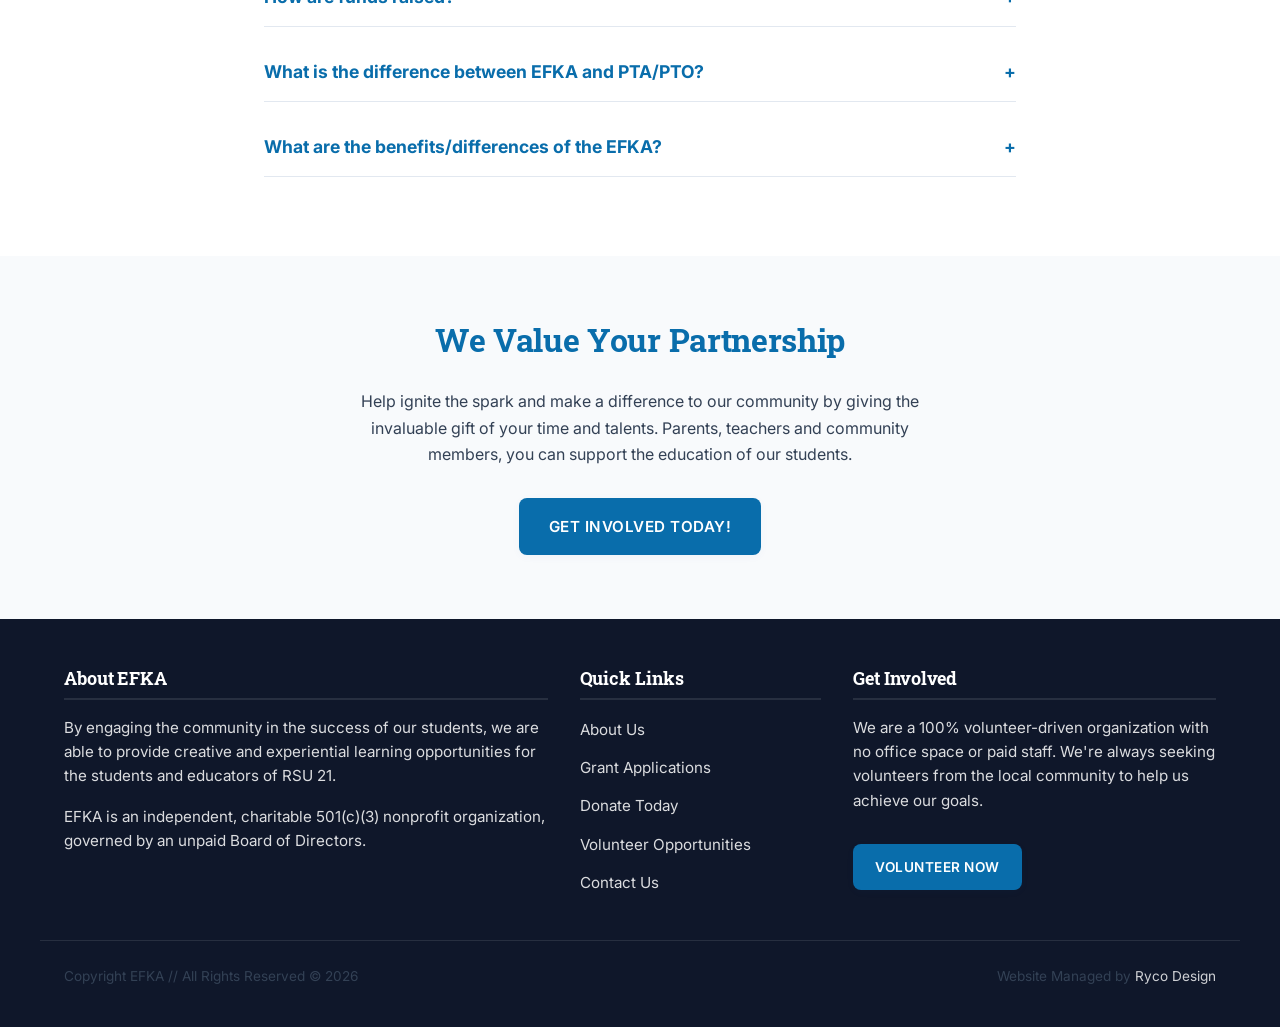
==== commit b58815f6: "feat: add board member assets and update subpage layouts with site-wide header, footer, and quick co" ====
--- a/about-us.html
+++ b/about-us.html
@@ -123,43 +123,28 @@
                 <p>Treasurer</p>
             </div>
             <div class="board-member">
-                <img src="assets/images/board/mandy-nelson.jpg" alt="Mandy Nelson">
-                <h4>Mandy Nelson</h4>
-                <p>Board Member</p>
-            </div>
-            <div class="board-member">
-                <img src="assets/images/board/jennifer-hass.jpeg" alt="Jennifer Hass">
-                <h4>Jennifer Hass</h4>
-                <p>Board Secretary</p>
-            </div>
-            <div class="board-member">
                 <img src="assets/images/board/christian-babcock.png" alt="Christian Babcock">
                 <h4>Christian Babcock</h4>
                 <p>Board Member</p>
             </div>
             <div class="board-member">
-                <img src="assets/images/board/harpswell-coffin.jpg" alt="Harpswell Coffin">
-                <h4>Harpswell Coffin</h4>
-                <p>Board Member</p>
-            </div>
-            <div class="board-member">
-                <img src="assets/images/board/jameson-smith.jpg" alt="Jameson Smith">
-                <h4>Jameson Smith</h4>
-                <p>Board Member</p>
-            </div>
-            <div class="board-member">
                 <img src="assets/images/board/alice-eagelson.png" alt="Alice Eagelson">
                 <h4>Alice Eagelson</h4>
                 <p>Board Member</p>
             </div>
             <div class="board-member">
-                <img src="assets/images/board/matt-shinberg.png" alt="Matt Shinberg">
-                <h4>Matt Shinberg</h4>
-                <p>Board Member</p>
-            </div>
-            <div class="board-member">
                 <img src="assets/images/board/paul-rasmussen.png" alt="Paul Rasmussen">
                 <h4>Paul Rasmussen</h4>
+                <p>Board Member</p>
+            </div>
+            <div class="board-member">
+                <img src="assets/images/board/brogan-poulin.png" alt="Brogan Poulin">
+                <h4>Brogan Poulin</h4>
+                <p>Board Member</p>
+            </div>
+            <div class="board-member">
+                <img src="assets/images/board/angie-welch.png" alt="Angie Welch">
+                <h4>Angie Welch</h4>
                 <p>Board Member</p>
             </div>
         </div>
--- a/css/style.css
+++ b/css/style.css
@@ -662,7 +662,7 @@
     position: relative;
     background-image: url('../assets/images/what-people-are-saying.jpg');
     background-size: cover;
-    background-position: center;
+    background-position: top center;
     background-repeat: no-repeat;
     background-attachment: scroll;
     padding: var(--space-8) 0;
@@ -1284,7 +1284,7 @@
     position: relative;
     background-image: url('../assets/images/become-a-volunteer.jpg');
     background-size: cover;
-    background-position: center;
+    background-position: top center;
     background-repeat: no-repeat;
     background-attachment: scroll;
     padding: var(--space-9) 0;
@@ -1563,7 +1563,7 @@
 /* Custom aspect ratio height overrides for background blocks on desktop */
 @media (min-width: 1025px) {
     .testimonials-section {
-        aspect-ratio: 2048 / 1359;
+        aspect-ratio: 2048 / 1087;
         display: flex;
         align-items: center;
         justify-content: center;
@@ -1574,7 +1574,7 @@
     }
     
     .volunteer-section {
-        aspect-ratio: 1755 / 1167;
+        aspect-ratio: 1755 / 934;
         display: flex;
         align-items: center;
         justify-content: center;
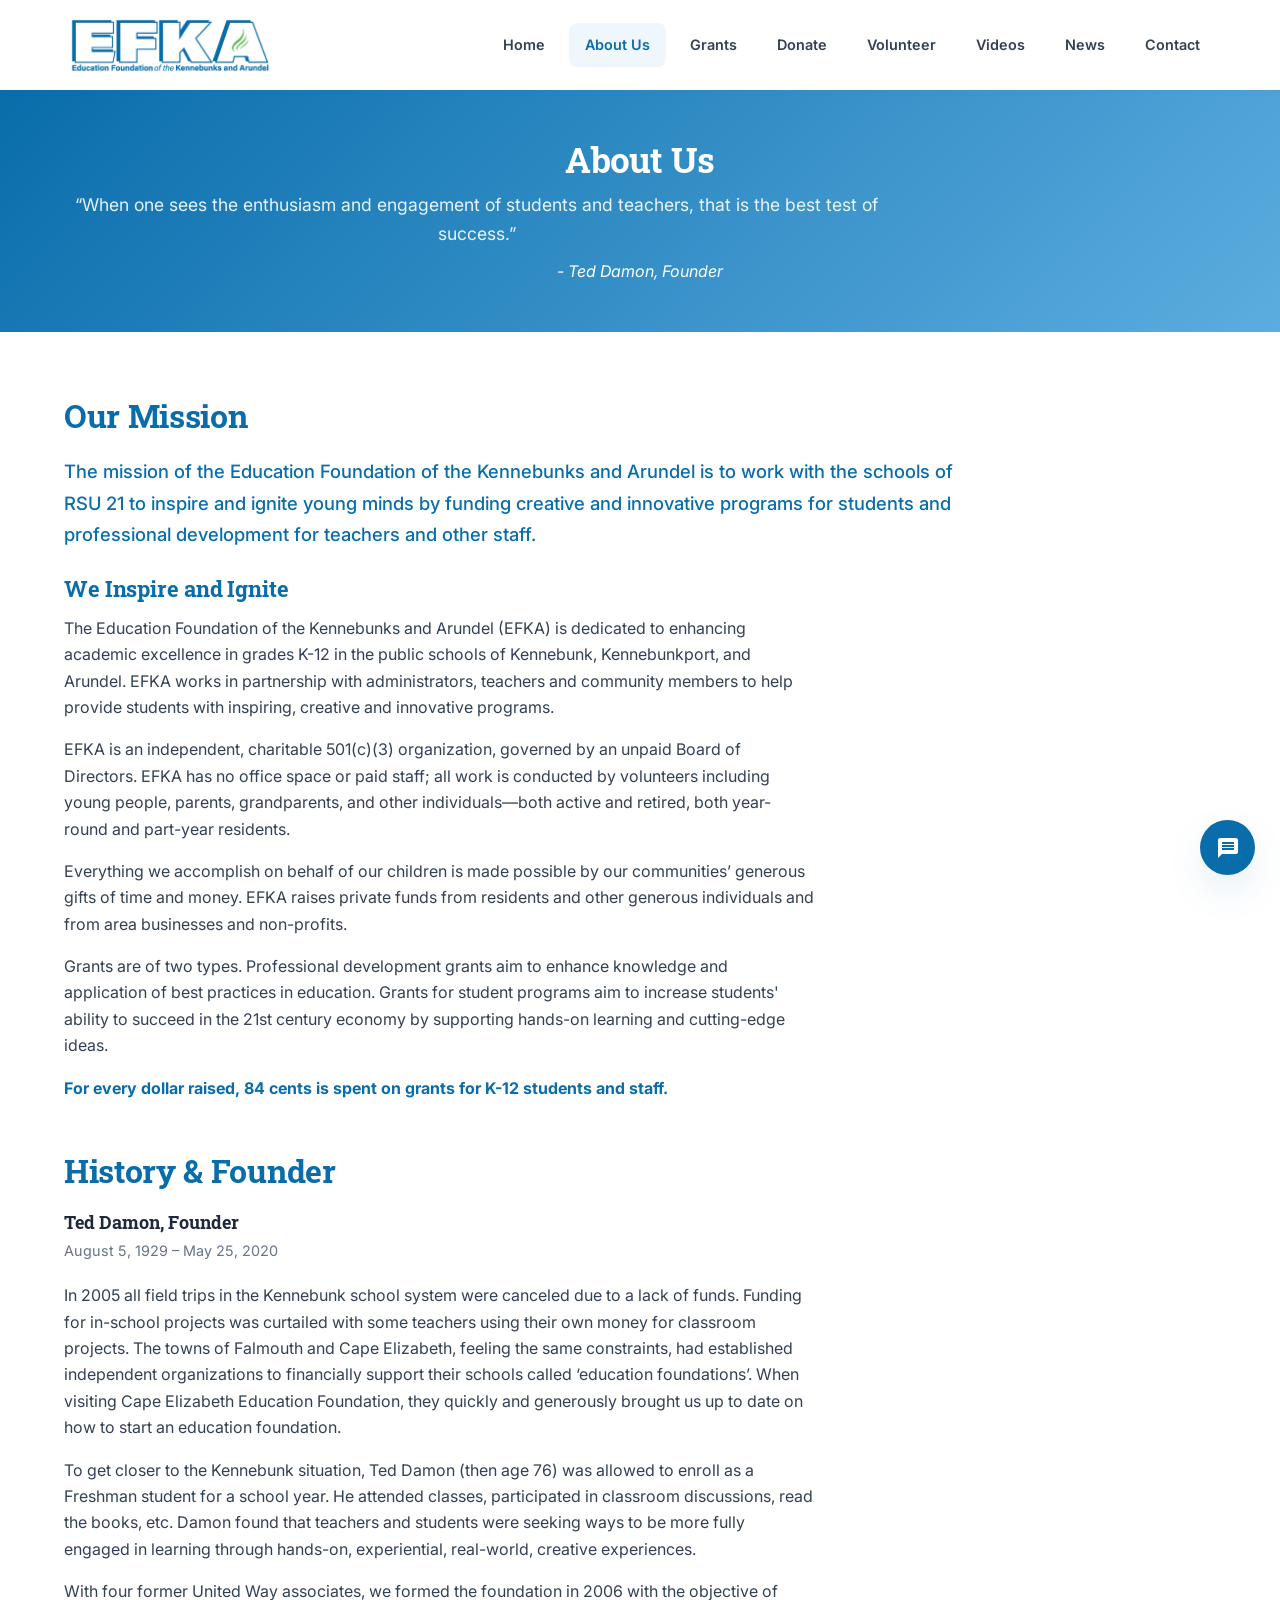
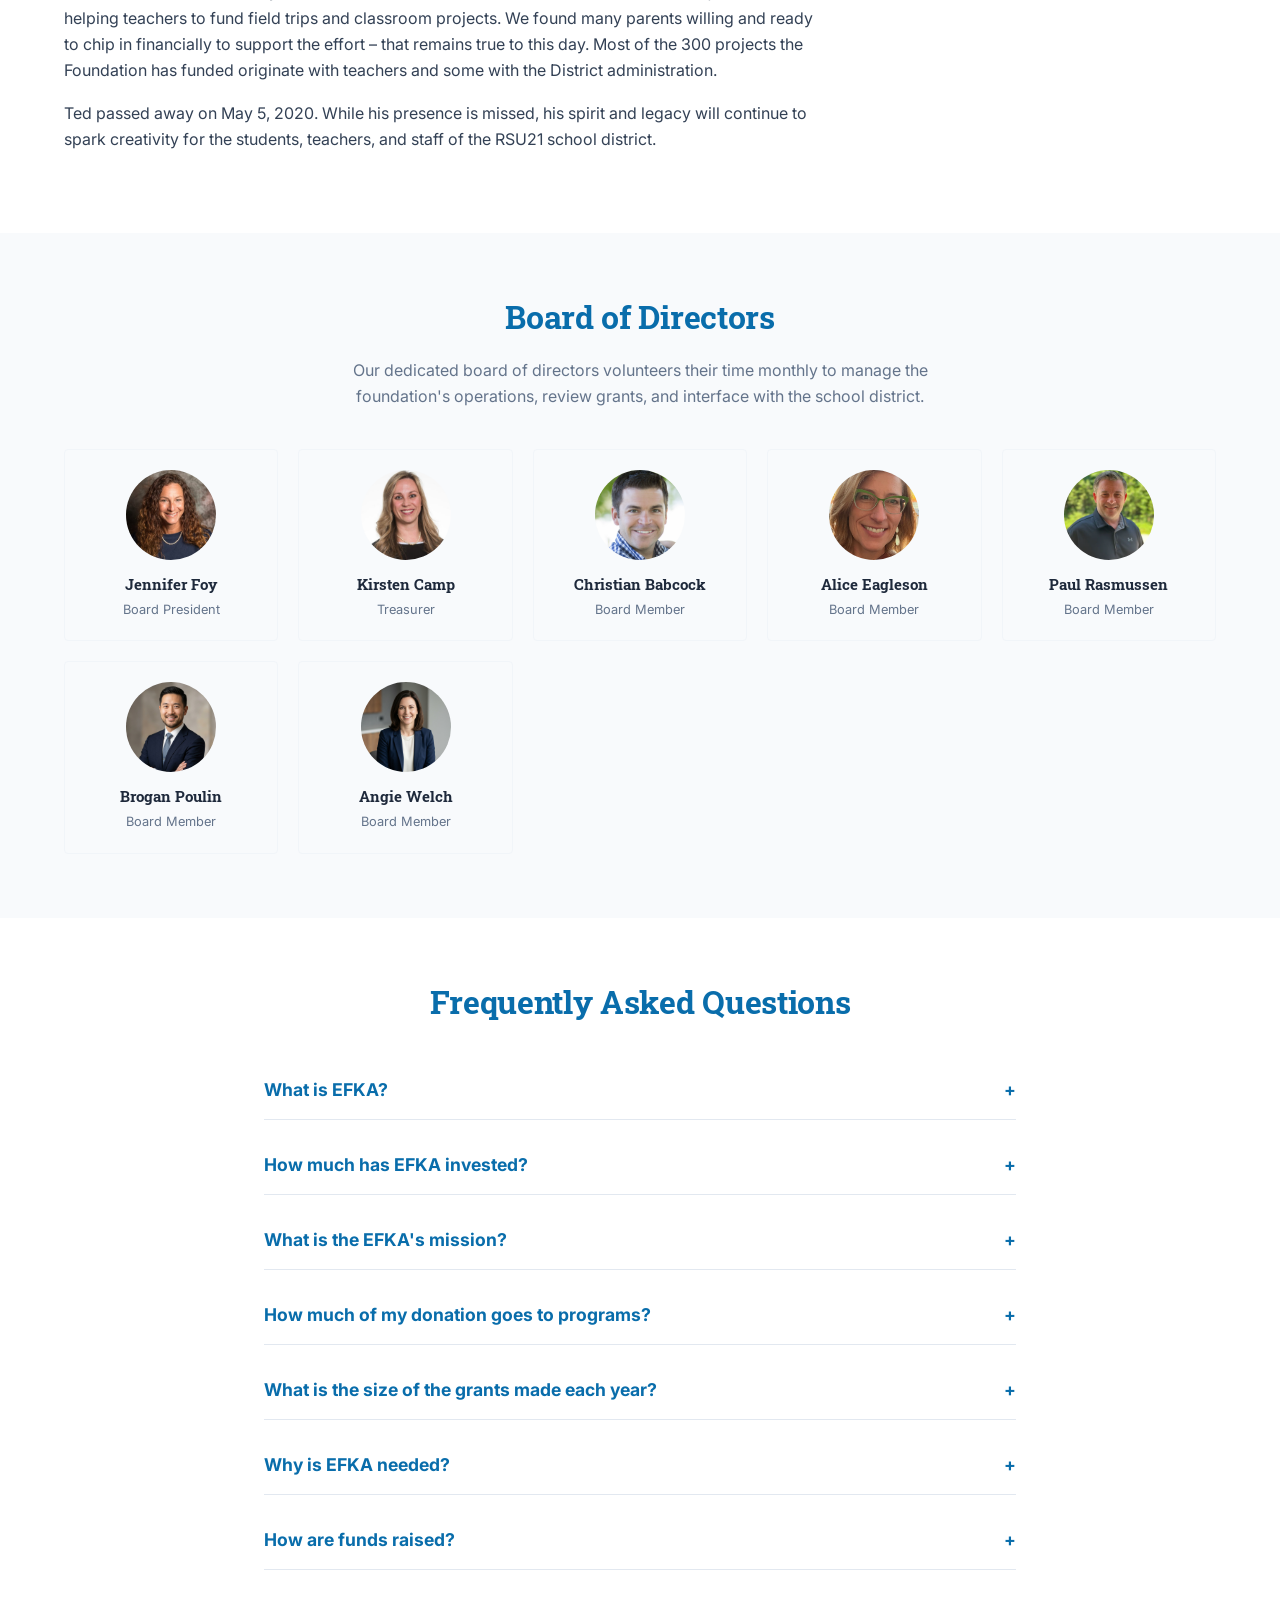
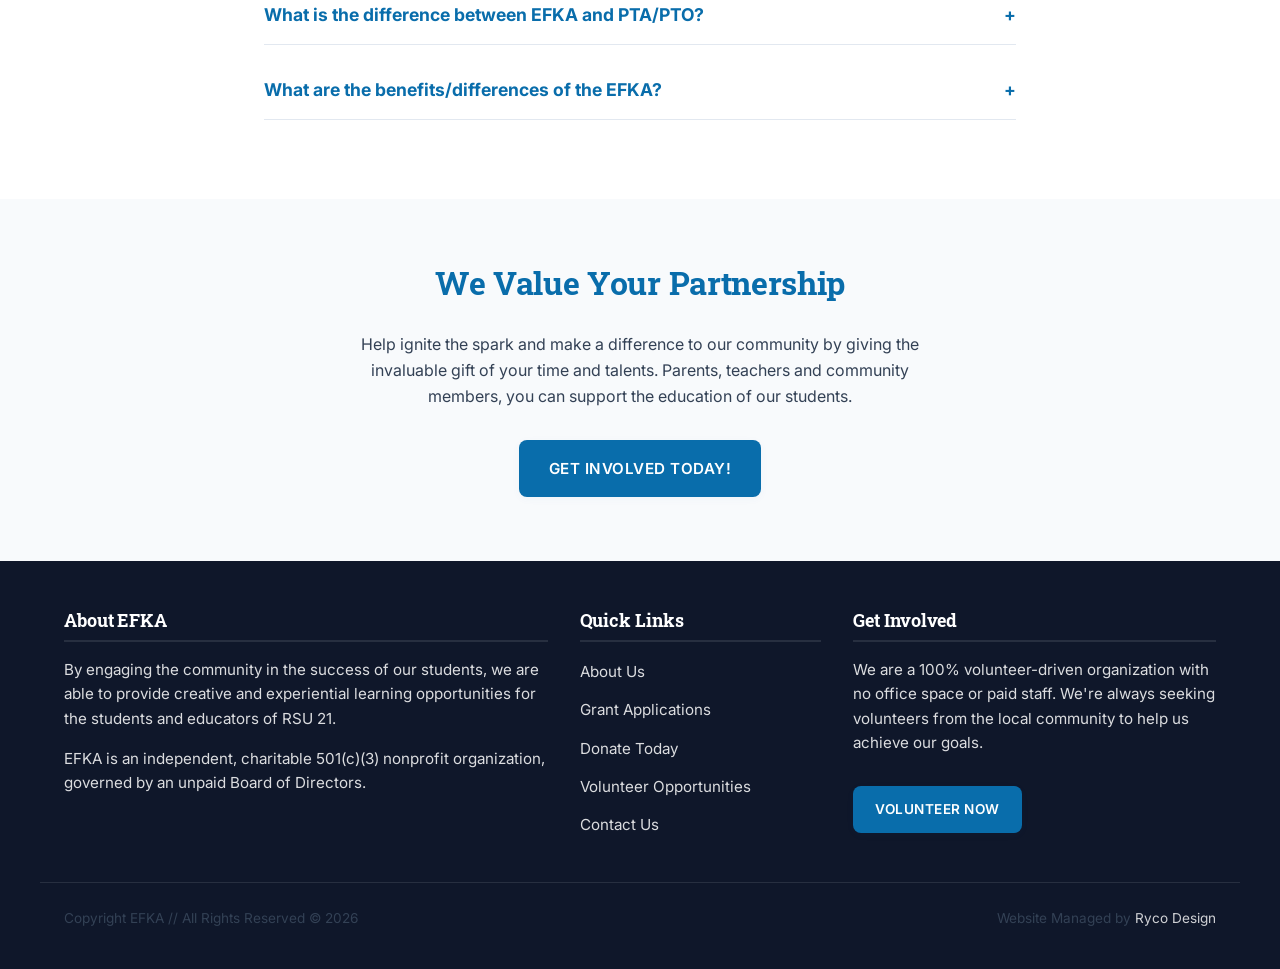
==== commit de90a19c: "feat: update site structure with dynamic header, footer, and standardized main content containers ac" ====
--- a/about-us.html
+++ b/about-us.html
@@ -28,7 +28,6 @@
             <ul class="main-menu">
                 <li class="menu-item"><a href="index.html">Home</a></li>
                 <li class="menu-item active"><a href="about-us.html">About Us</a></li>
-                <li class="menu-item"><a href="index.html#programs">Programs</a></li>
                 <li class="menu-item ">
                     <a href="index.html#grants">Grants</a>
                     <div class="dropdown-menu">
@@ -53,7 +52,7 @@
                 </li>
                 <li class="menu-item "><a href="videos.html">Videos</a></li>
                 <li class="menu-item "><a href="news.html">News</a></li>
-                <li class="menu-item"><a href="index.html#contact">Contact</a></li>
+                <li class="menu-item "><a href="contact-us.html">Contact</a></li>
             </ul>
         </nav>
     </div>
@@ -71,39 +70,26 @@
 
 <section class="section-padding">
     <div class="container">
-        <div class="about-sections-grid">
-            <div>
-                <h2>Our Mission</h2>
-                <p style="font-size: 1.15rem; line-height: 1.7; color: var(--primary); font-weight: 500; margin-bottom: 25px;">
-                    The mission of the Education Foundation of the Kennebunks and Arundel is to work with the schools of RSU 21 to inspire and ignite young minds by funding creative and innovative programs for students and professional development for teachers and other staff.
-                </p>
-                
-                <h3>We Inspire and Ignite</h3>
-                <p>The Education Foundation of the Kennebunks and Arundel (EFKA) is dedicated to enhancing academic excellence in grades K-12 in the public schools of Kennebunk, Kennebunkport, and Arundel. EFKA works in partnership with administrators, teachers and community members to help provide students with inspiring, creative and innovative programs.</p>
-                <p>EFKA is an independent, charitable 501(c)(3) organization, governed by an unpaid Board of Directors. EFKA has no office space or paid staff; all work is conducted by volunteers including young people, parents, grandparents, and other individuals—both active and retired, both year-round and part-year residents.</p>
-                <p>Everything we accomplish on behalf of our children is made possible by our communities’ generous gifts of time and money. EFKA raises private funds from residents and other generous individuals and from area businesses and non-profits.</p>
-                <p>Grants are of two types. Professional development grants aim to enhance knowledge and application of best practices in education. Grants for student programs aim to increase students' ability to succeed in the 21st century economy by supporting hands-on learning and cutting-edge ideas.</p>
-                <p style="font-weight: bold; color: var(--primary);">For every dollar raised, 84 cents is spent on grants for K-12 students and staff.</p>
-
-                <h2 style="margin-top: 50px;">History & Founder</h2>
-                <h4 style="margin-bottom: 5px; color: var(--text-dark);">Ted Damon, Founder</h4>
-                <p class="text-muted" style="font-size: 0.9rem; margin-bottom: 20px;">August 5, 1929 – May 25, 2020</p>
-                
-                <p>In 2005 all field trips in the Kennebunk school system were canceled due to a lack of funds. Funding for in-school projects was curtailed with some teachers using their own money for classroom projects. The towns of Falmouth and Cape Elizabeth, feeling the same constraints, had established independent organizations to financially support their schools called ‘education foundations’. When visiting Cape Elizabeth Education Foundation, they quickly and generously brought us up to date on how to start an education foundation.</p>
-                <p>To get closer to the Kennebunk situation, Ted Damon (then age 76) was allowed to enroll as a Freshman student for a school year. He attended classes, participated in classroom discussions, read the books, etc. Damon found that teachers and students were seeking ways to be more fully engaged in learning through hands-on, experiential, real-world, creative experiences.</p>
-                <p>With four former United Way associates, we formed the foundation in 2006 with the objective of helping teachers to fund field trips and classroom projects. We found many parents willing and ready to chip in financially to support the effort – that remains true to this day. Most of the 300 projects the Foundation has funded originate with teachers and some with the District administration.</p>
-                <p>Ted passed away on May 5, 2020. While his presence is missed, his spirit and legacy will continue to spark creativity for the students, teachers, and staff of the RSU21 school district.</p>
-            </div>
-            
-            <div>
-                <div style="background-color: var(--bg-light); border: 1px solid var(--border-color); padding: 25px; border-radius: 6px; margin-bottom: 30px; text-align: center;">
-                    <img src="assets/images/history.png" alt="EFKA History" style="border-radius: 4px; box-shadow: var(--shadow-subtle); margin-bottom: 20px; width: 100%;">
-                    <h3>The Year in Review</h3>
-                    <p style="font-size: 0.9rem; margin-top: 10px;">Check out our Annual Review to see our financial details and grants in action.</p>
-                    <a href="assets/pdf/2019_2020-anual-review.pdf" target="_blank" class="btn btn-primary" style="margin-top: 15px; width: 100%;">Download PDF</a>
-                </div>
-            </div>
-        </div>
+        <h2>Our Mission</h2>
+        <p style="font-size: 1.15rem; line-height: 1.7; color: var(--primary); font-weight: 500; margin-bottom: 25px;">
+            The mission of the Education Foundation of the Kennebunks and Arundel is to work with the schools of RSU 21 to inspire and ignite young minds by funding creative and innovative programs for students and professional development for teachers and other staff.
+        </p>
+        
+        <h3>We Inspire and Ignite</h3>
+        <p>The Education Foundation of the Kennebunks and Arundel (EFKA) is dedicated to enhancing academic excellence in grades K-12 in the public schools of Kennebunk, Kennebunkport, and Arundel. EFKA works in partnership with administrators, teachers and community members to help provide students with inspiring, creative and innovative programs.</p>
+        <p>EFKA is an independent, charitable 501(c)(3) organization, governed by an unpaid Board of Directors. EFKA has no office space or paid staff; all work is conducted by volunteers including young people, parents, grandparents, and other individuals—both active and retired, both year-round and part-year residents.</p>
+        <p>Everything we accomplish on behalf of our children is made possible by our communities’ generous gifts of time and money. EFKA raises private funds from residents and other generous individuals and from area businesses and non-profits.</p>
+        <p>Grants are of two types. Professional development grants aim to enhance knowledge and application of best practices in education. Grants for student programs aim to increase students' ability to succeed in the 21st century economy by supporting hands-on learning and cutting-edge ideas.</p>
+        <p style="font-weight: bold; color: var(--primary);">For every dollar raised, 84 cents is spent on grants for K-12 students and staff.</p>
+
+        <h2 style="margin-top: 50px;">History & Founder</h2>
+        <h4 style="margin-bottom: 5px; color: var(--text-dark);">Ted Damon, Founder</h4>
+        <p class="text-muted" style="font-size: 0.9rem; margin-bottom: 20px;">August 5, 1929 – May 25, 2020</p>
+        
+        <p>In 2005 all field trips in the Kennebunk school system were canceled due to a lack of funds. Funding for in-school projects was curtailed with some teachers using their own money for classroom projects. The towns of Falmouth and Cape Elizabeth, feeling the same constraints, had established independent organizations to financially support their schools called ‘education foundations’. When visiting Cape Elizabeth Education Foundation, they quickly and generously brought us up to date on how to start an education foundation.</p>
+        <p>To get closer to the Kennebunk situation, Ted Damon (then age 76) was allowed to enroll as a Freshman student for a school year. He attended classes, participated in classroom discussions, read the books, etc. Damon found that teachers and students were seeking ways to be more fully engaged in learning through hands-on, experiential, real-world, creative experiences.</p>
+        <p>With four former United Way associates, we formed the foundation in 2006 with the objective of helping teachers to fund field trips and classroom projects. We found many parents willing and ready to chip in financially to support the effort – that remains true to this day. Most of the 300 projects the Foundation has funded originate with teachers and some with the District administration.</p>
+        <p>Ted passed away on May 5, 2020. While his presence is missed, his spirit and legacy will continue to spark creativity for the students, teachers, and staff of the RSU21 school district.</p>
     </div>
 </section>
 
@@ -128,8 +114,8 @@
                 <p>Board Member</p>
             </div>
             <div class="board-member">
-                <img src="assets/images/board/alice-eagelson.png" alt="Alice Eagelson">
-                <h4>Alice Eagelson</h4>
+                <img src="assets/images/board/alice-eagleson.jpg" alt="Alice Eagleson">
+                <h4>Alice Eagleson</h4>
                 <p>Board Member</p>
             </div>
             <div class="board-member">
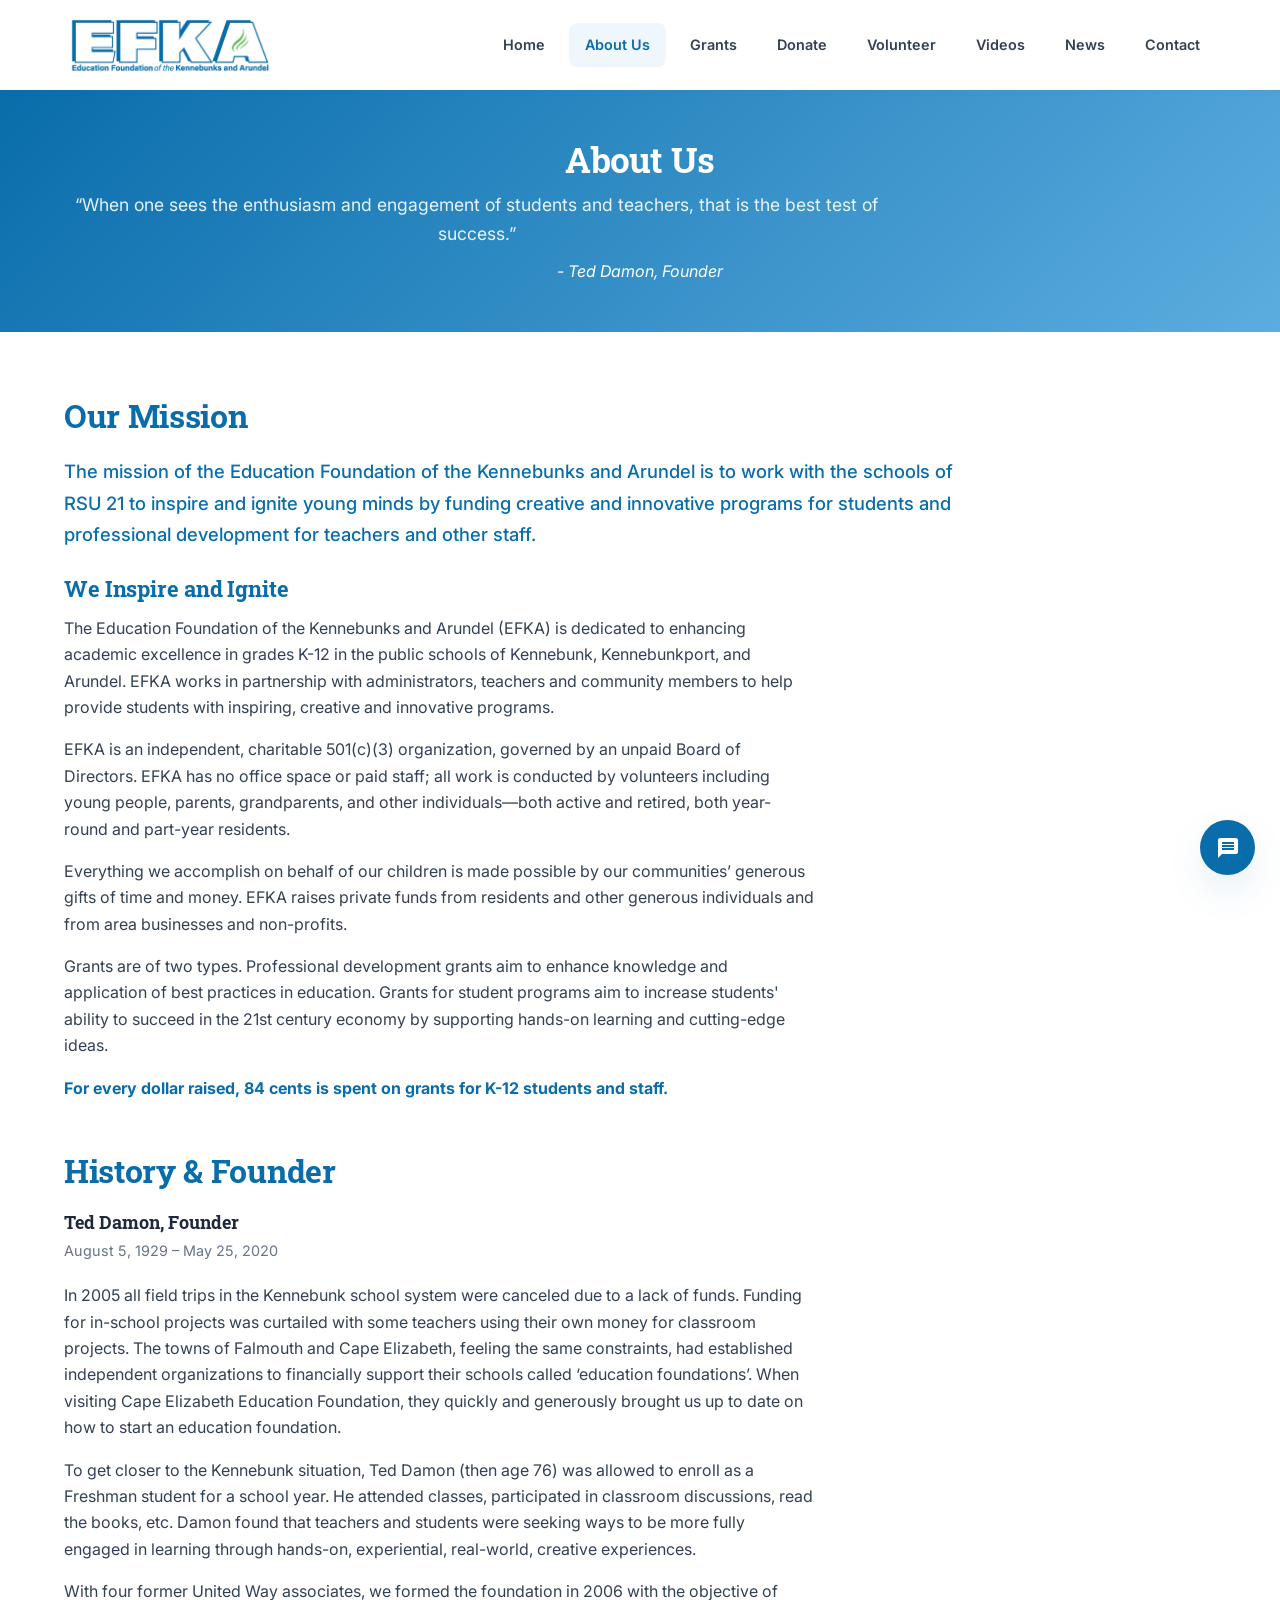
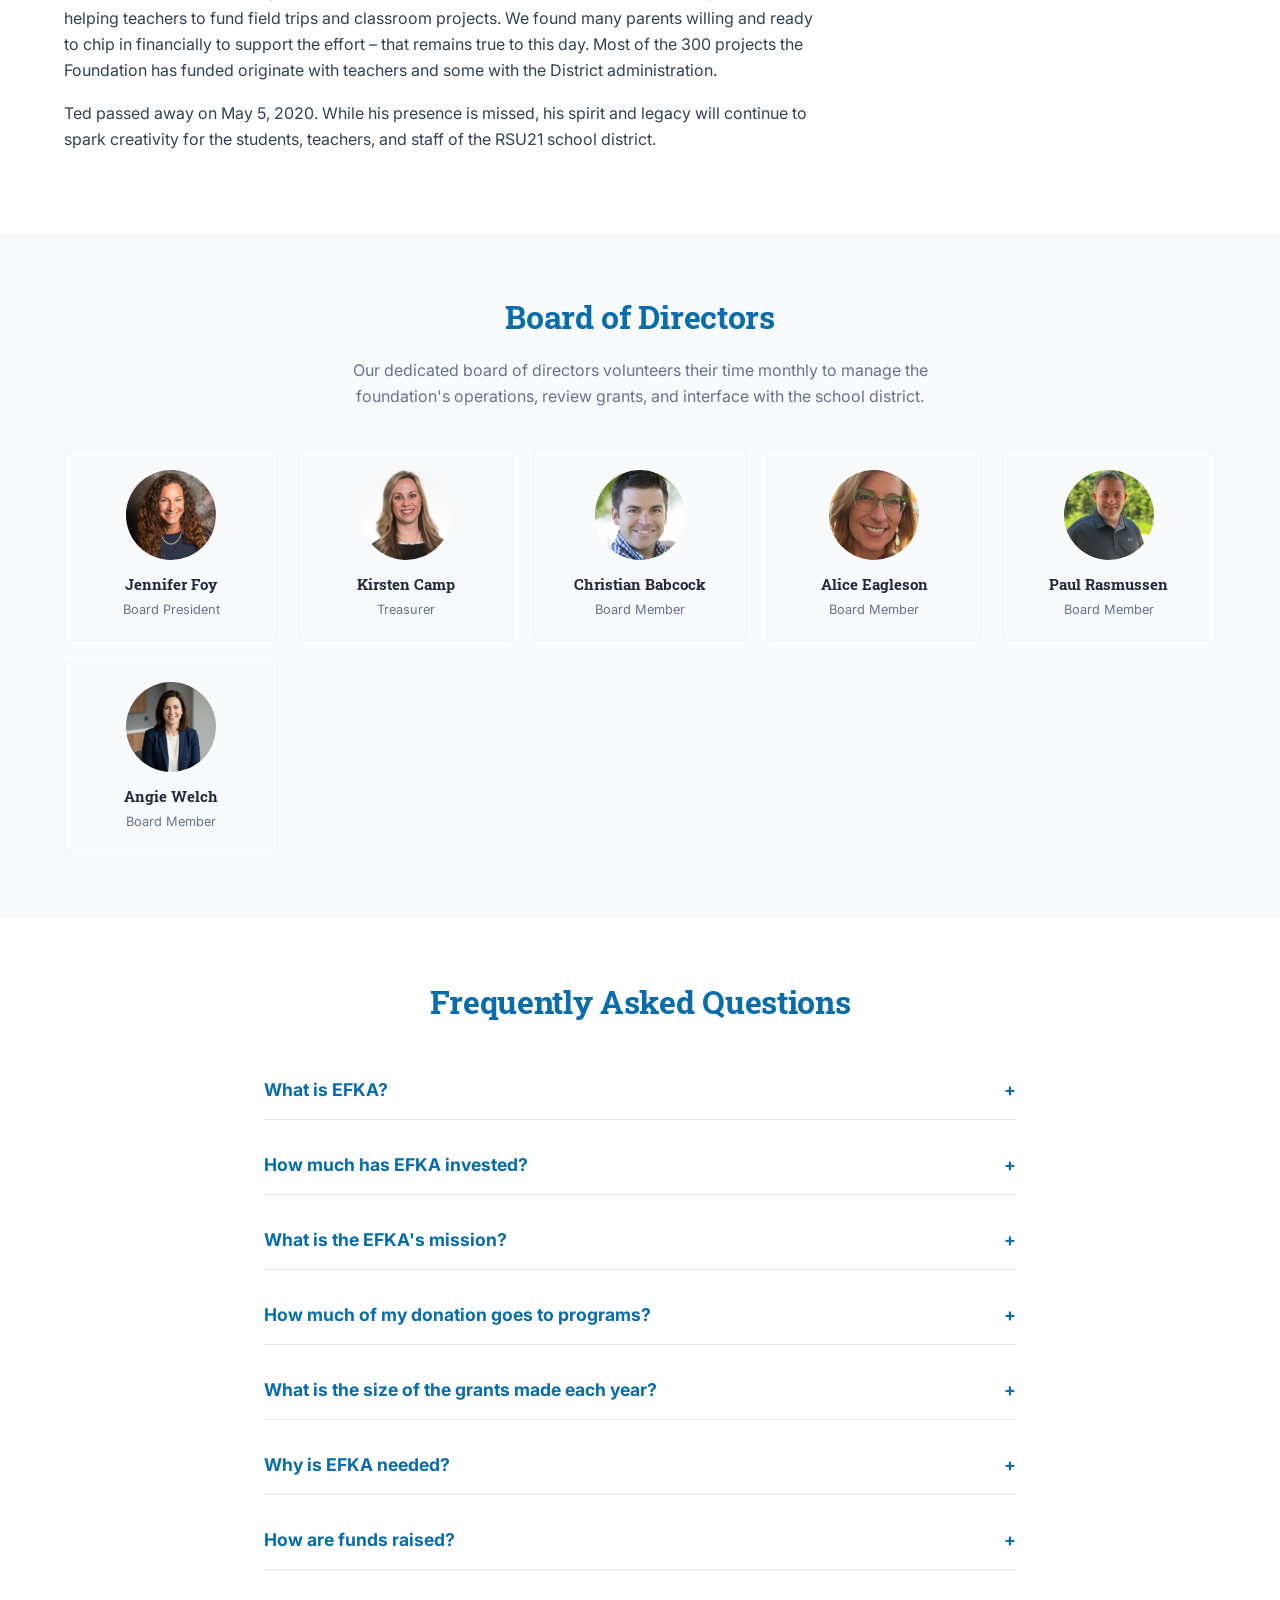
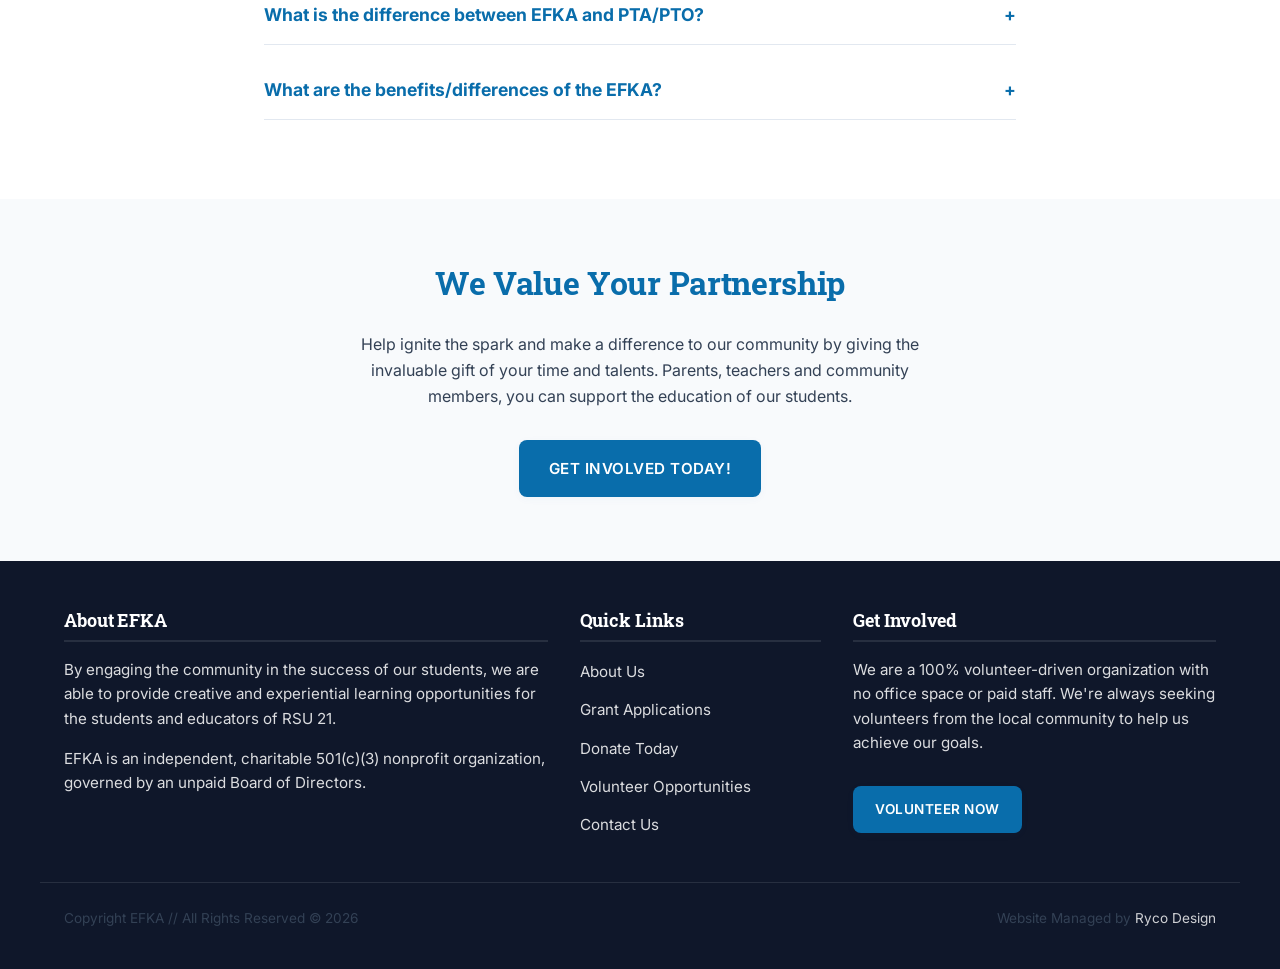
==== commit 7a053f41: "Remove Brogan's board of director div" ====
--- a/about-us.html
+++ b/about-us.html
@@ -124,11 +124,6 @@
                 <p>Board Member</p>
             </div>
             <div class="board-member">
-                <img src="assets/images/board/brogan-poulin.png" alt="Brogan Poulin">
-                <h4>Brogan Poulin</h4>
-                <p>Board Member</p>
-            </div>
-            <div class="board-member">
                 <img src="assets/images/board/angie-welch.png" alt="Angie Welch">
                 <h4>Angie Welch</h4>
                 <p>Board Member</p>
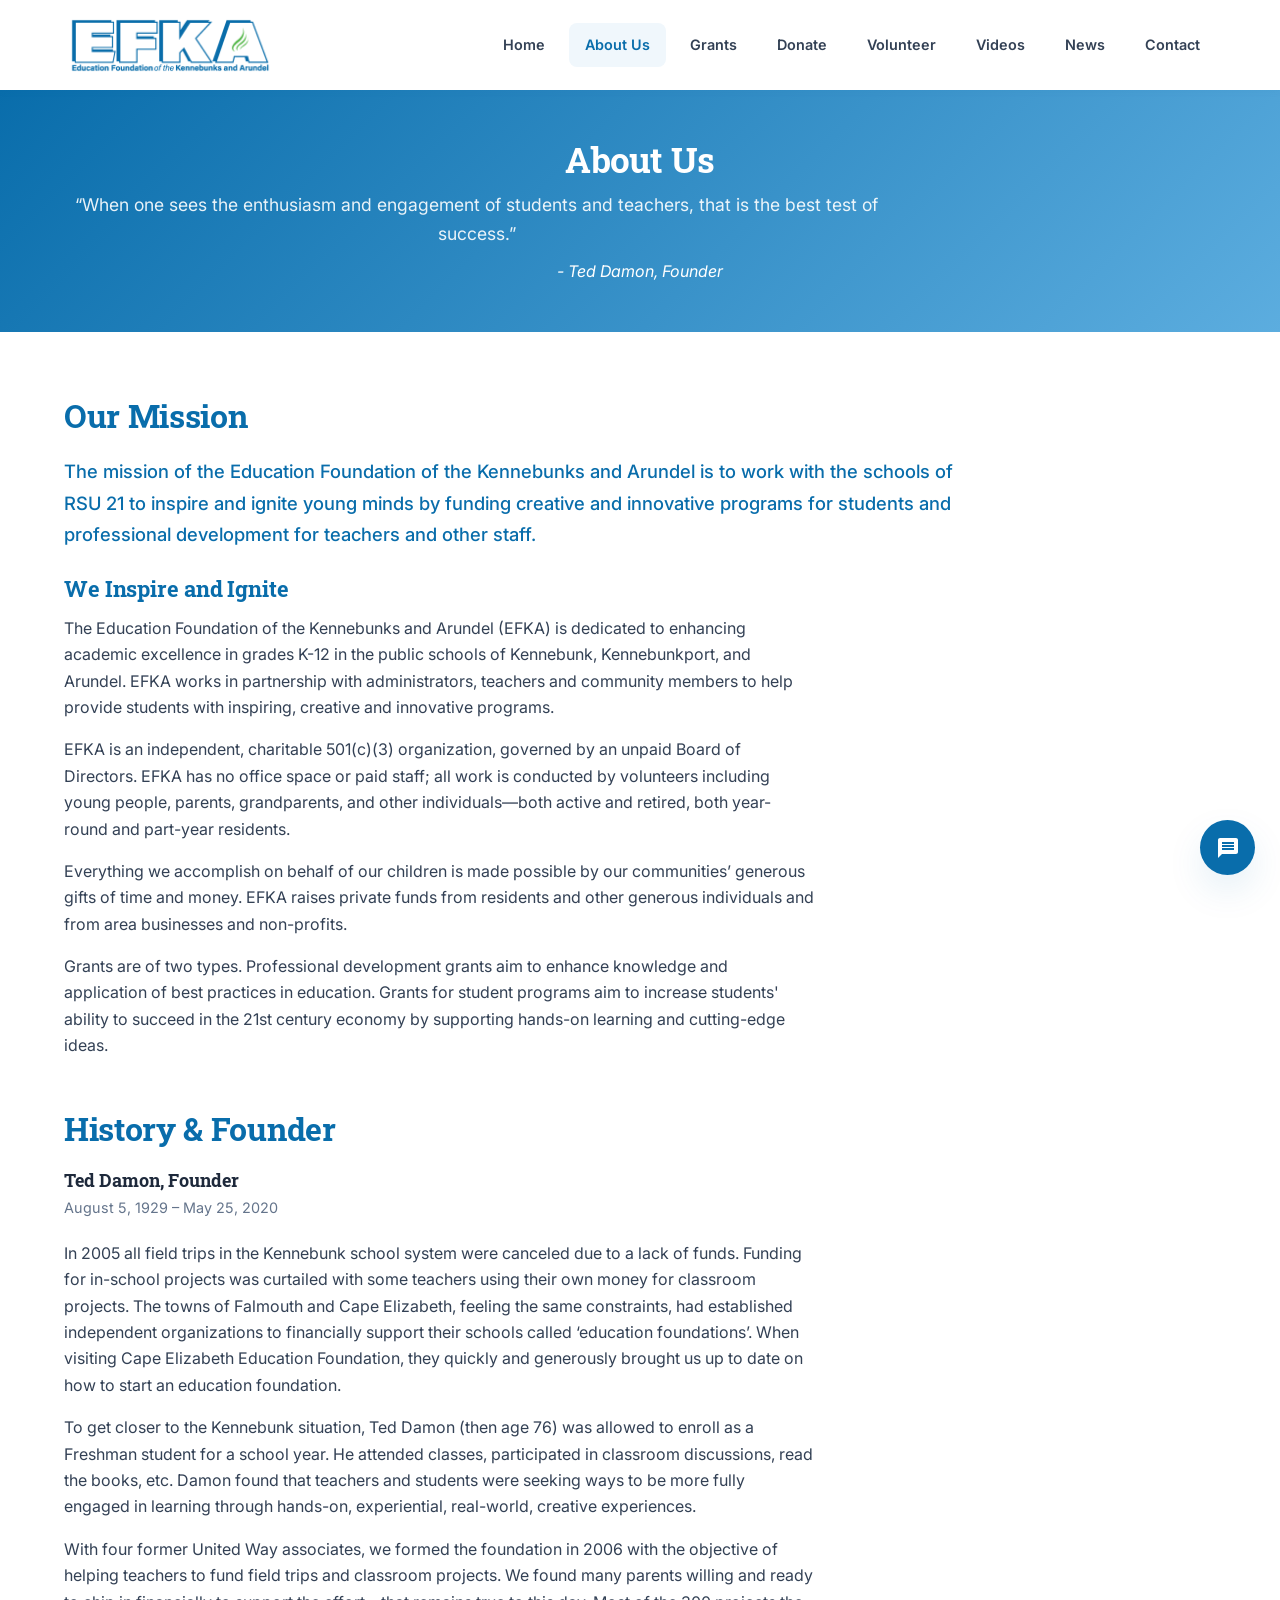
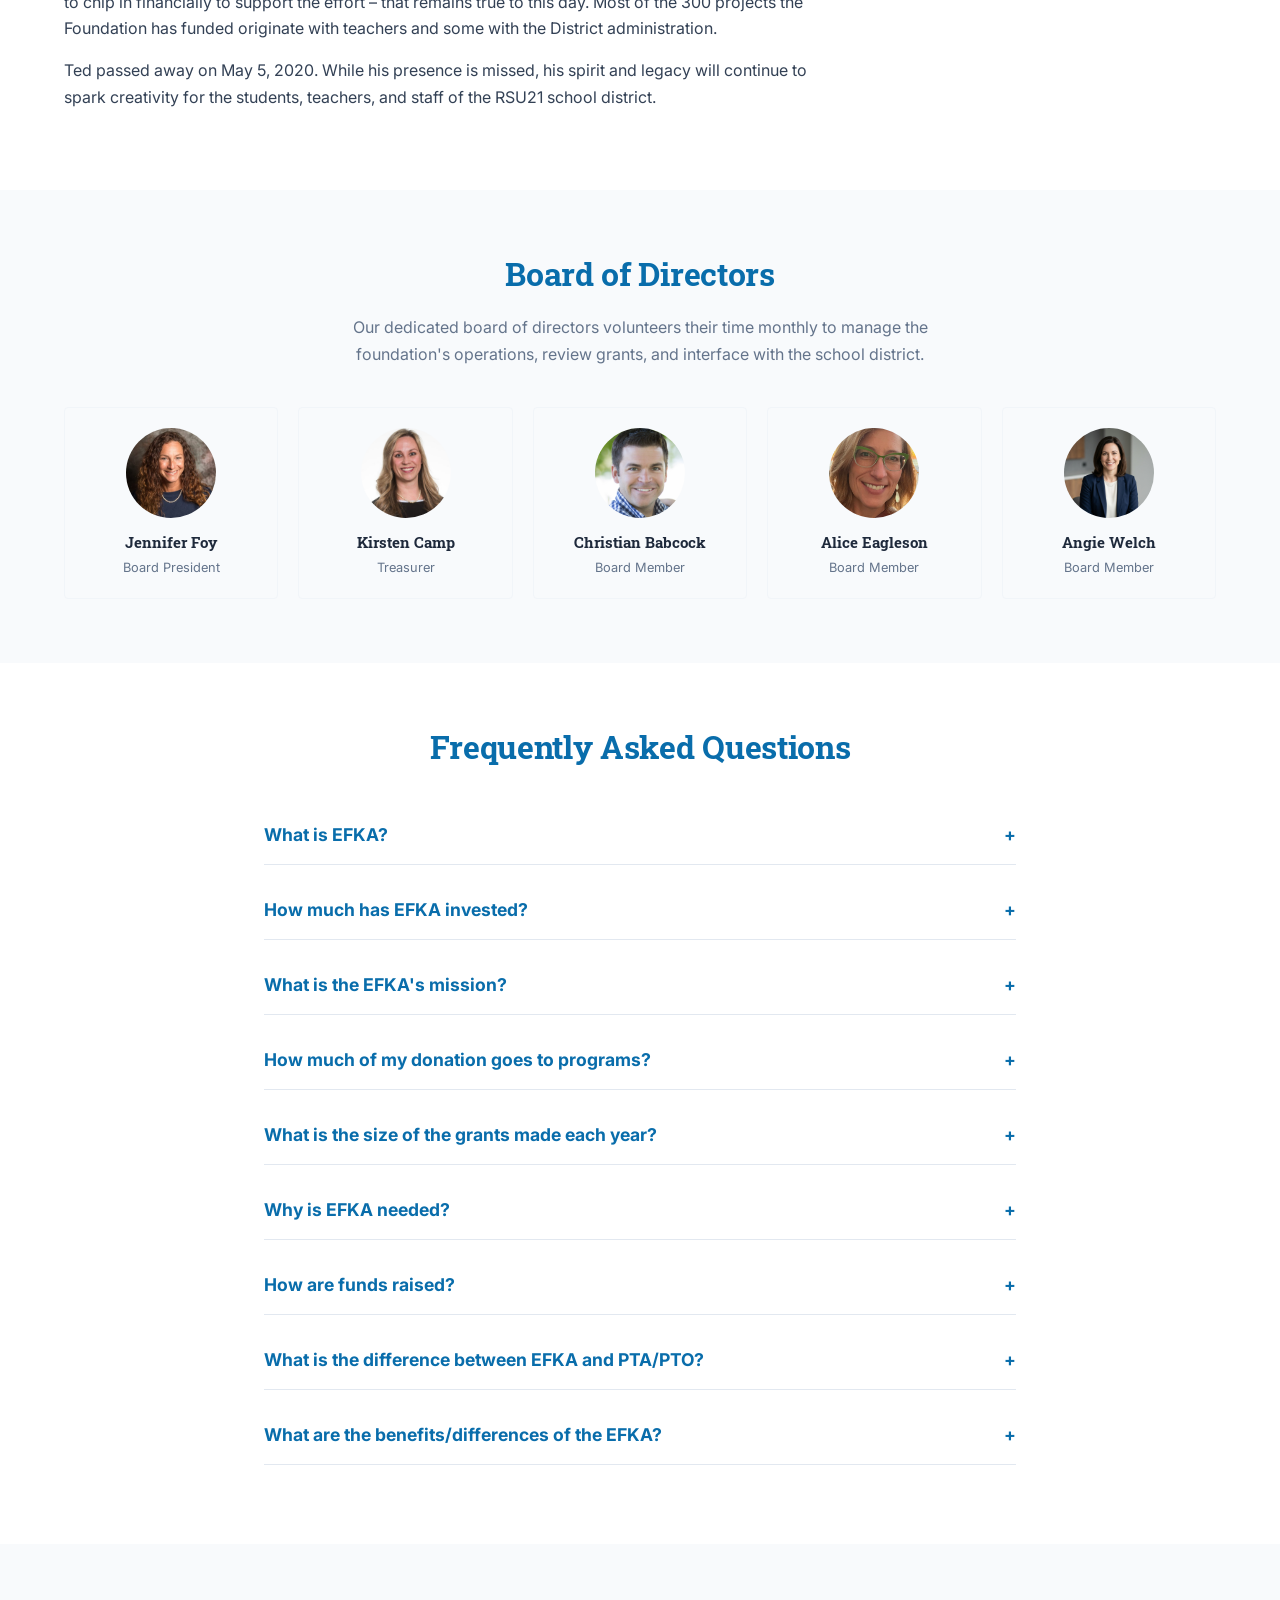
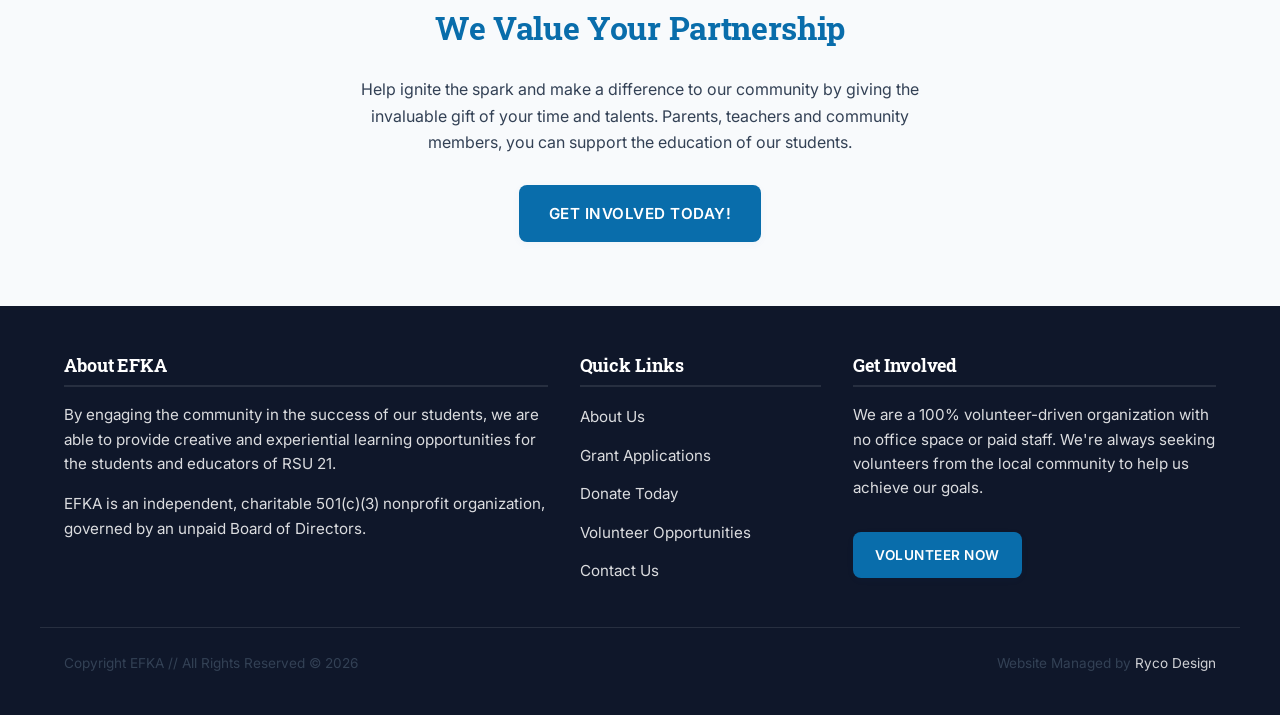
==== commit 703c0d68: "About Us updates" ====
--- a/about-us.html
+++ b/about-us.html
@@ -63,7 +63,7 @@
 <section class="page-intro">
     <div class="container text-center">
         <h1>About Us</h1>
-        <p>“When one sees the enthusiasm and engagement of students and teachers, that is the best test of success.”</p>
+        <p class="text-center">“When one sees the enthusiasm and engagement of students and teachers, that is the best test of success.”</p>
         <span style="font-style: italic; display: block; margin-top: 10px;">- Ted Damon, Founder</span>
     </div>
 </section>
@@ -80,7 +80,6 @@
         <p>EFKA is an independent, charitable 501(c)(3) organization, governed by an unpaid Board of Directors. EFKA has no office space or paid staff; all work is conducted by volunteers including young people, parents, grandparents, and other individuals—both active and retired, both year-round and part-year residents.</p>
         <p>Everything we accomplish on behalf of our children is made possible by our communities’ generous gifts of time and money. EFKA raises private funds from residents and other generous individuals and from area businesses and non-profits.</p>
         <p>Grants are of two types. Professional development grants aim to enhance knowledge and application of best practices in education. Grants for student programs aim to increase students' ability to succeed in the 21st century economy by supporting hands-on learning and cutting-edge ideas.</p>
-        <p style="font-weight: bold; color: var(--primary);">For every dollar raised, 84 cents is spent on grants for K-12 students and staff.</p>
 
         <h2 style="margin-top: 50px;">History & Founder</h2>
         <h4 style="margin-bottom: 5px; color: var(--text-dark);">Ted Damon, Founder</h4>
@@ -116,11 +115,6 @@
             <div class="board-member">
                 <img src="assets/images/board/alice-eagleson.jpg" alt="Alice Eagleson">
                 <h4>Alice Eagleson</h4>
-                <p>Board Member</p>
-            </div>
-            <div class="board-member">
-                <img src="assets/images/board/paul-rasmussen.png" alt="Paul Rasmussen">
-                <h4>Paul Rasmussen</h4>
                 <p>Board Member</p>
             </div>
             <div class="board-member">
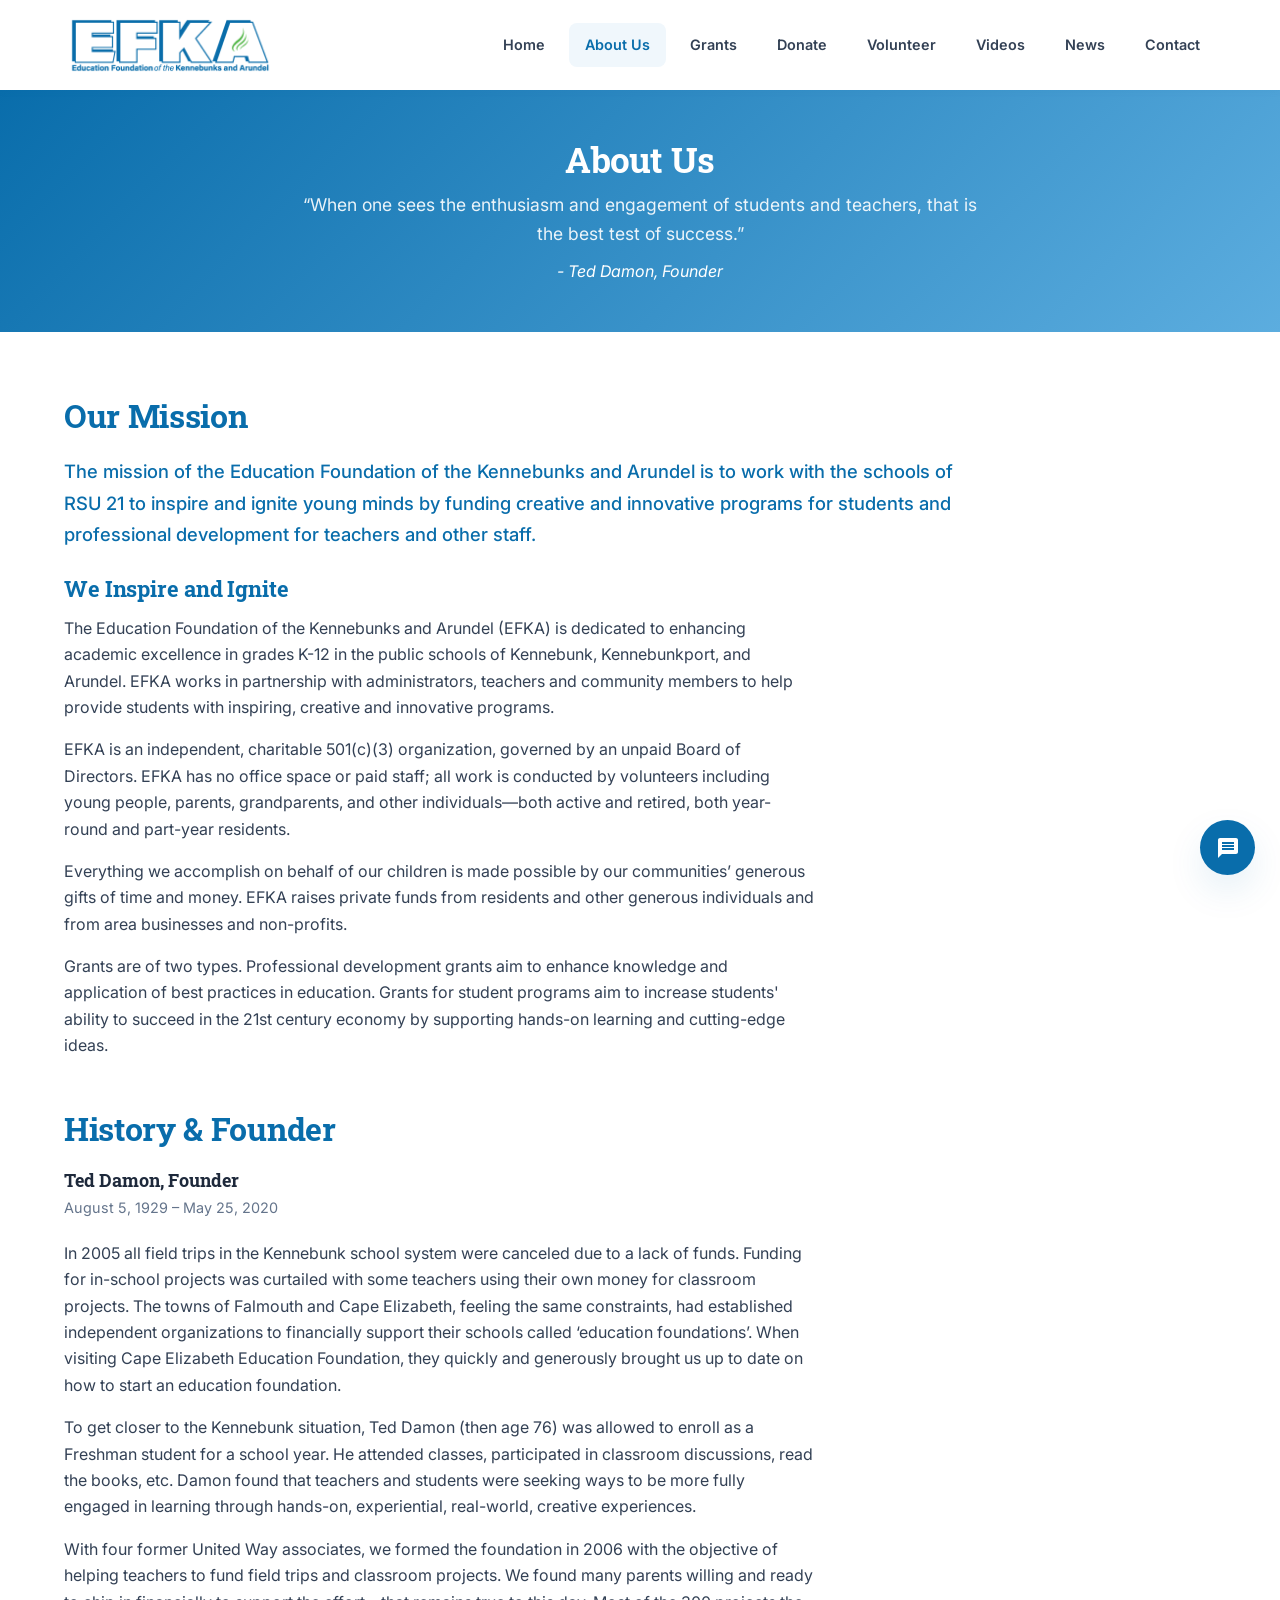
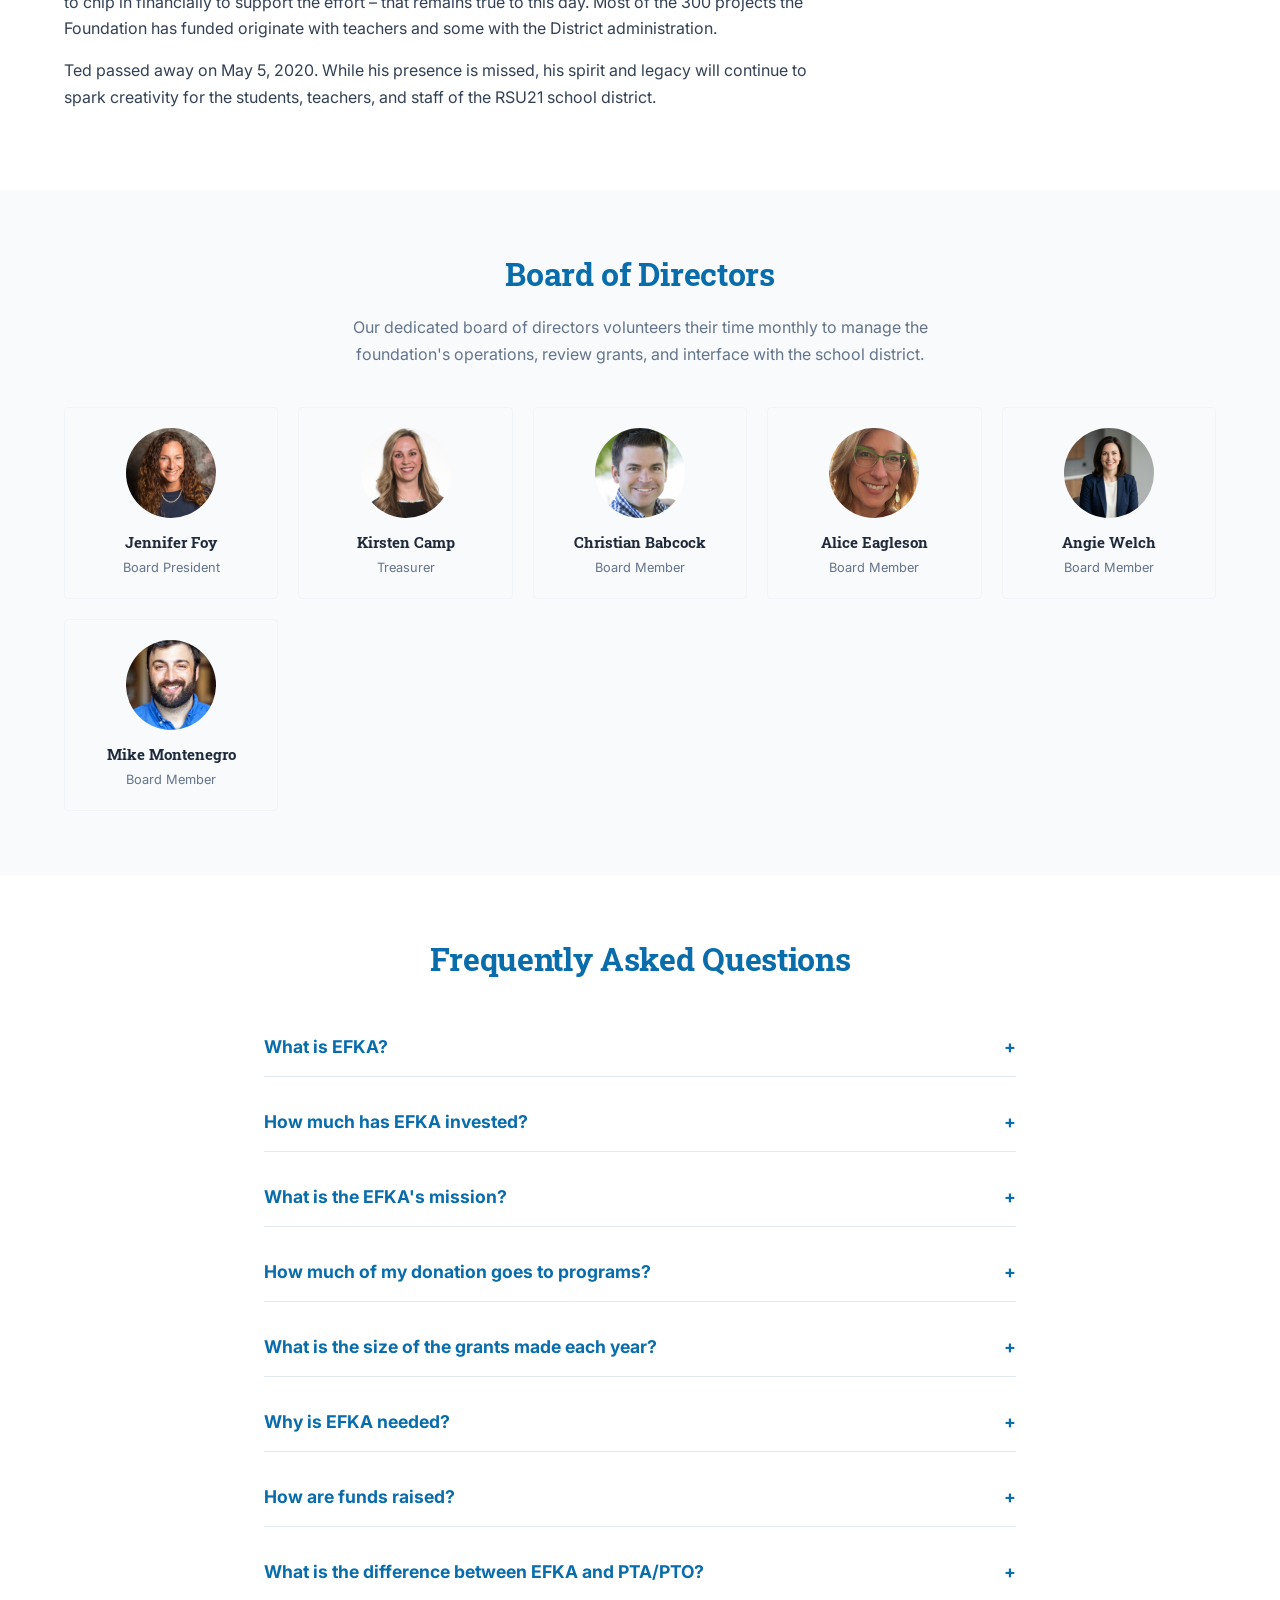
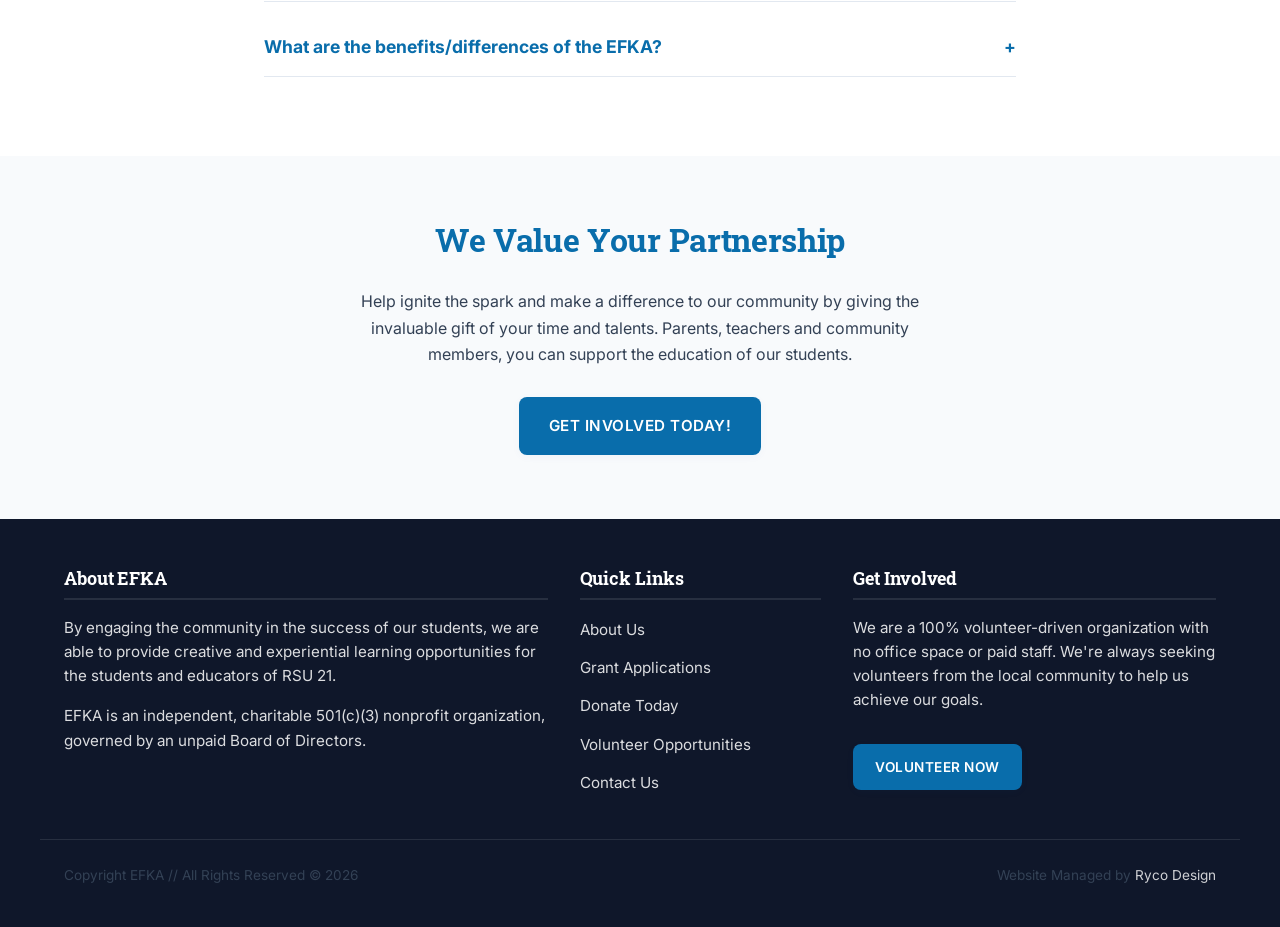
==== commit 6bbe9420: "Updating Mike's headshot and donate to give butter campaign" ====
--- a/about-us.html
+++ b/about-us.html
@@ -122,6 +122,11 @@
                 <h4>Angie Welch</h4>
                 <p>Board Member</p>
             </div>
+            <div class="board-member">
+                <img src="assets/images/board/mike-montenegro.jpeg" alt="Mike Montenegro">
+                <h4>Mike Montenegro</h4>
+                <p>Board Member</p>
+            </div>
         </div>
     </div>
 </section>
--- a/css/style.css
+++ b/css/style.css
@@ -514,6 +514,9 @@
     color: rgba(255, 255, 255, 0.9);
     font-size: 1.1rem;
     margin-bottom: 0;
+    max-width: 700px;
+    margin-left: auto;
+    margin-right: auto;
 }
 
 /* ==========================================================================
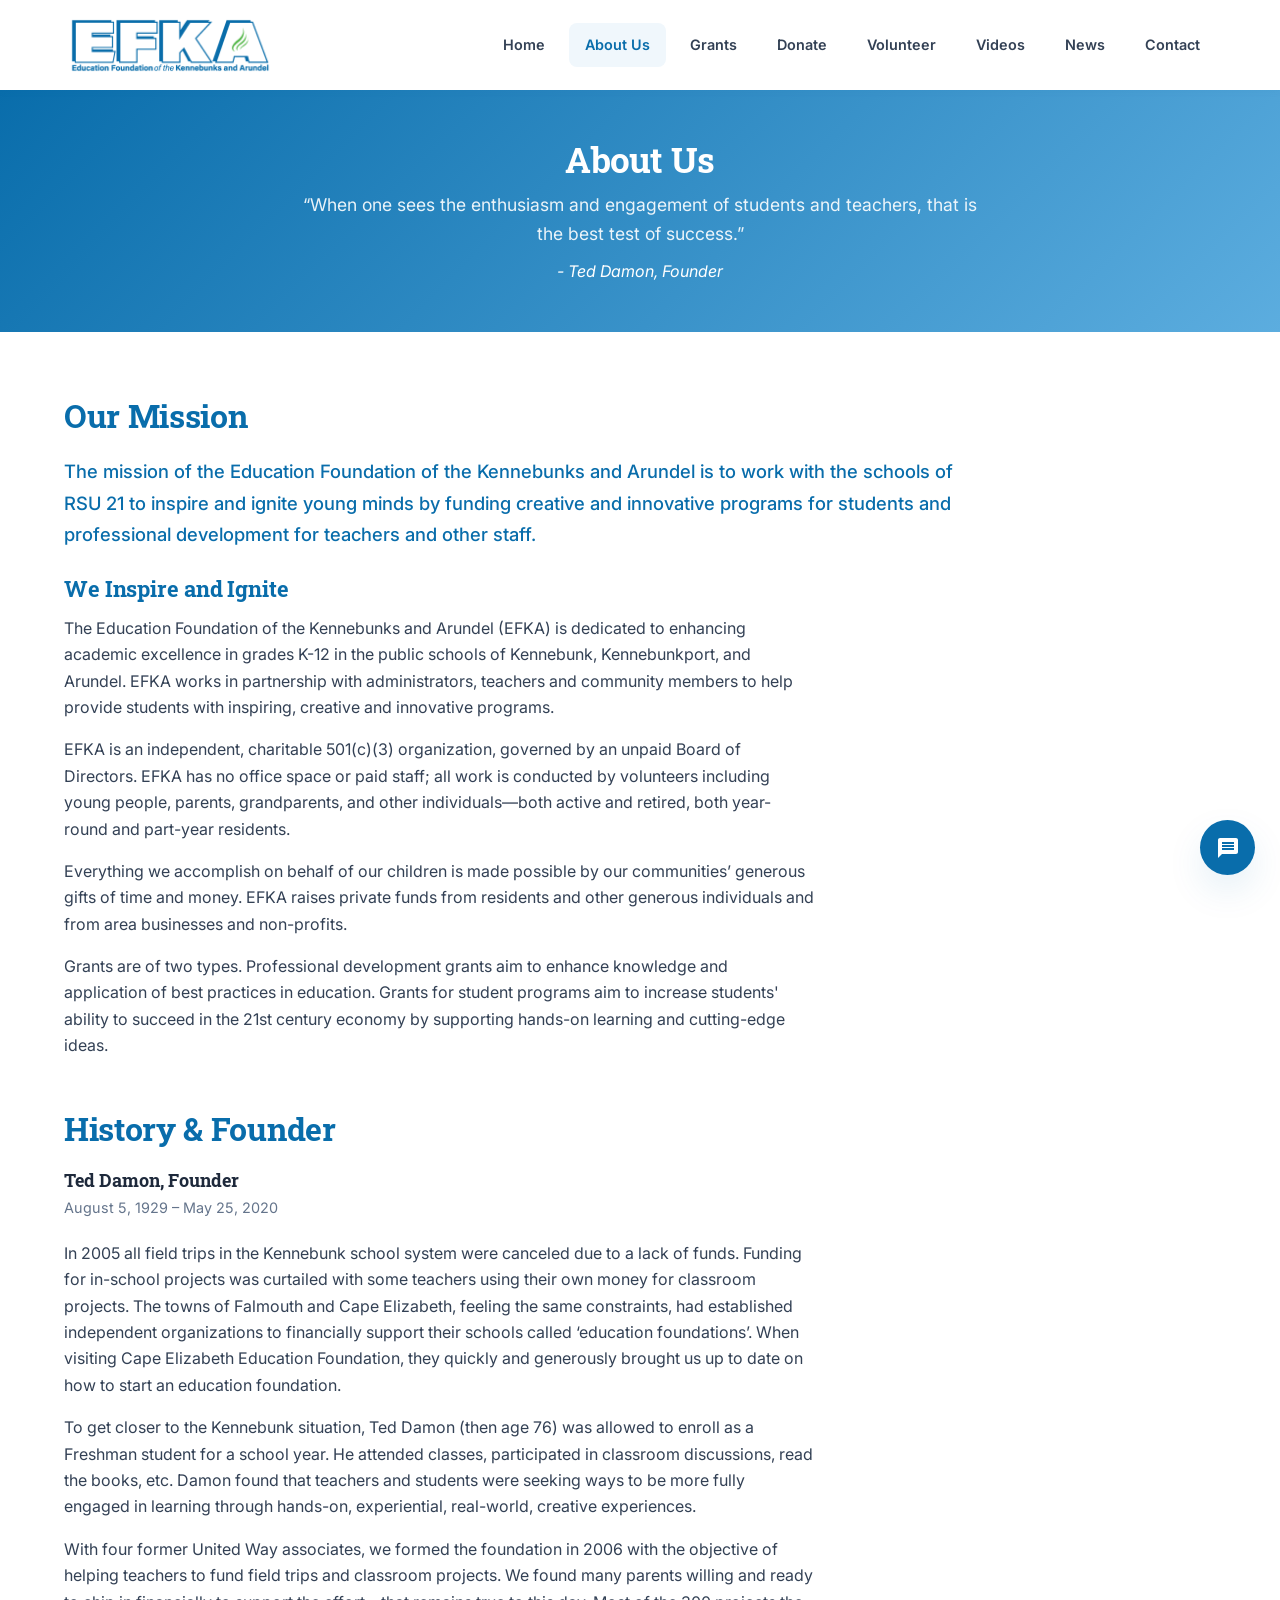
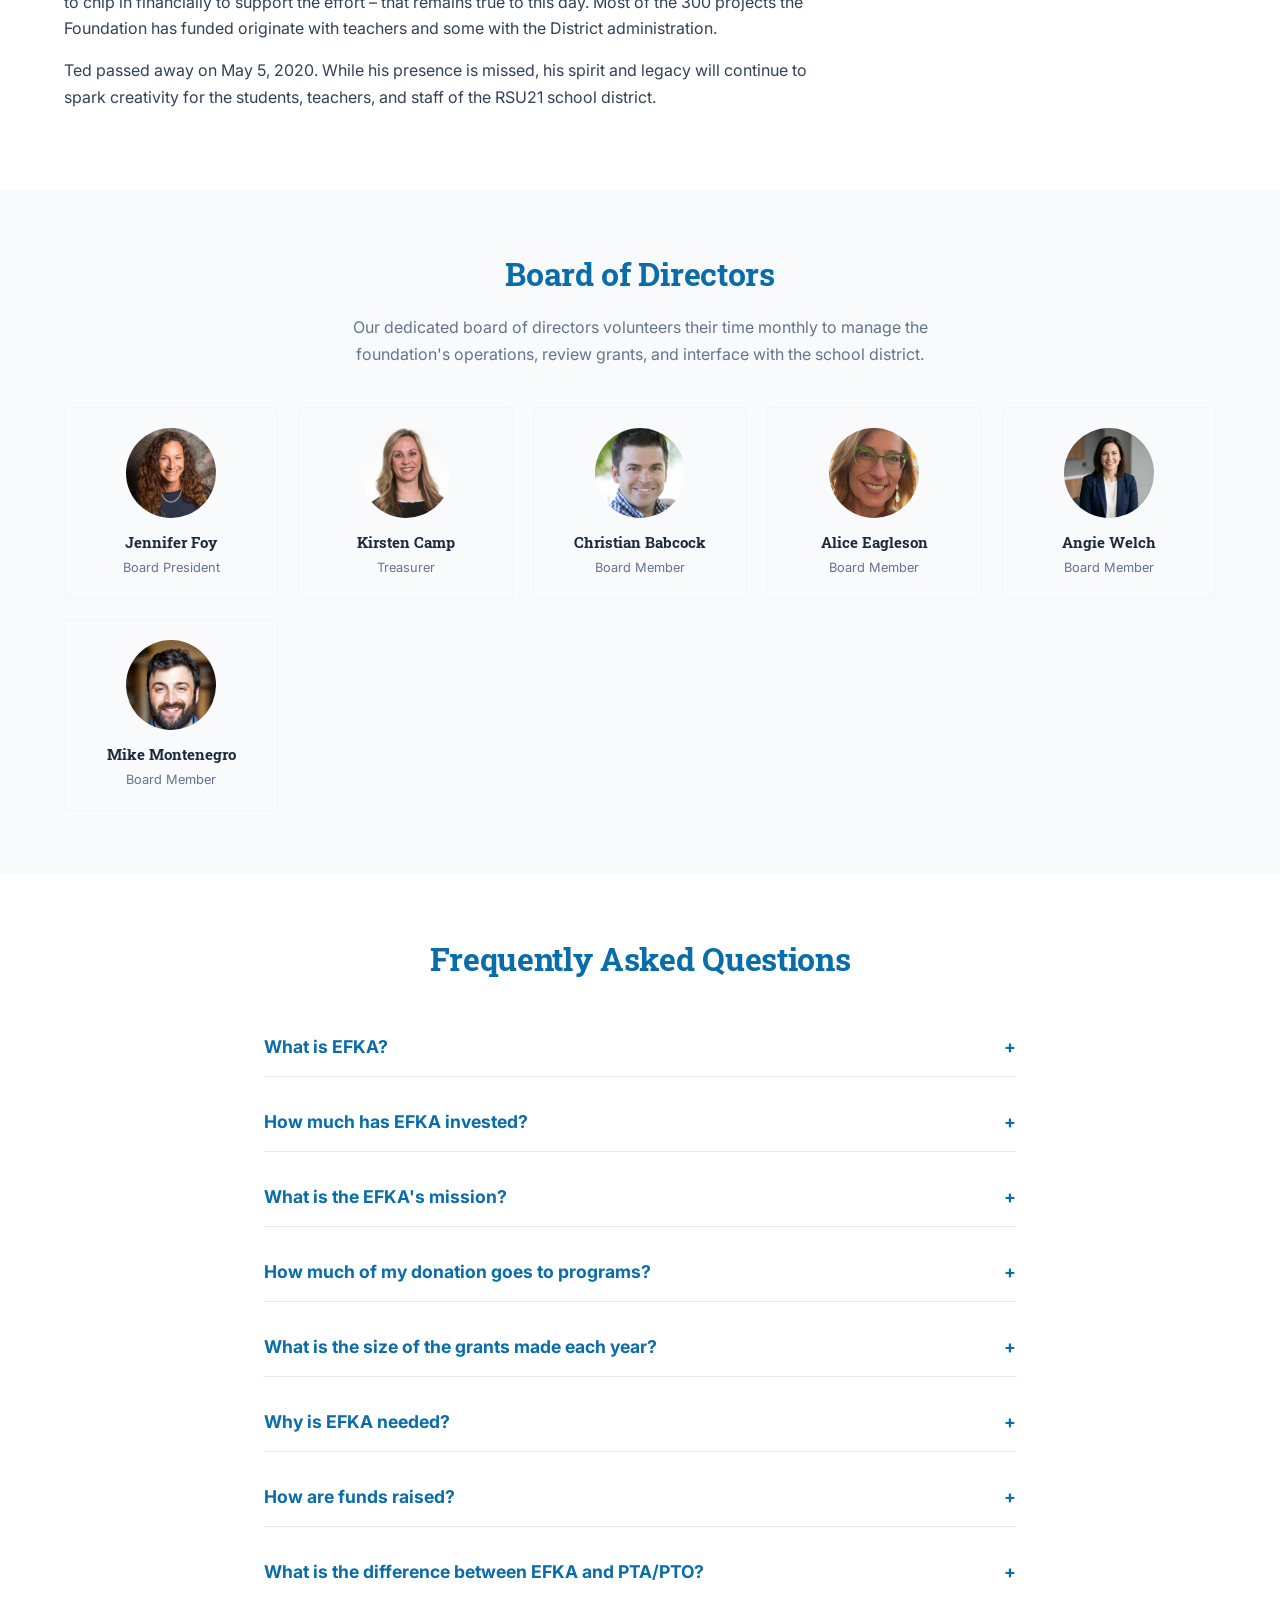
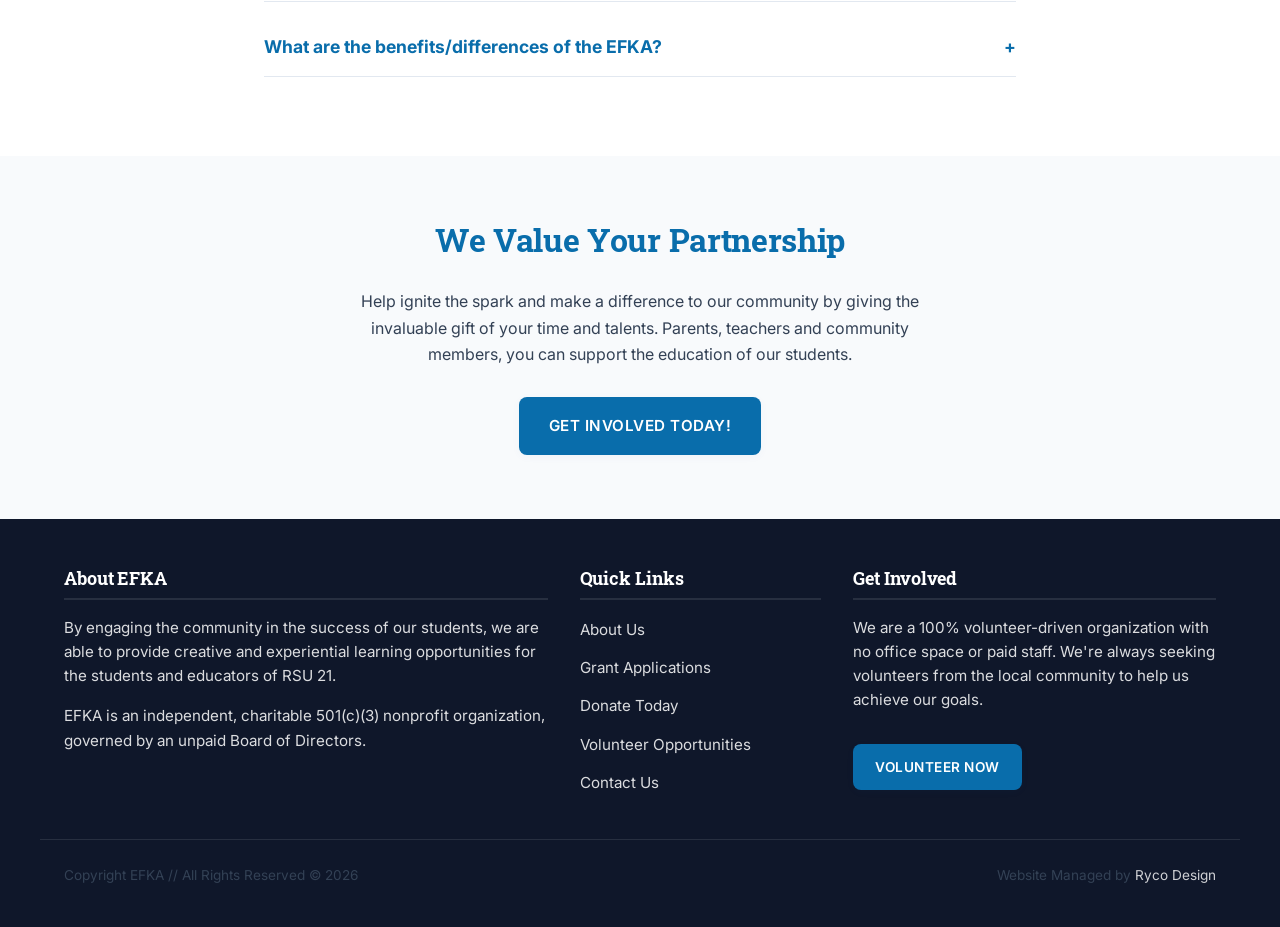
==== commit 3f619337: "Replace Mike Montenegro's headshot with JPEG format" ====
(no text change in the page or its own stylesheets)
